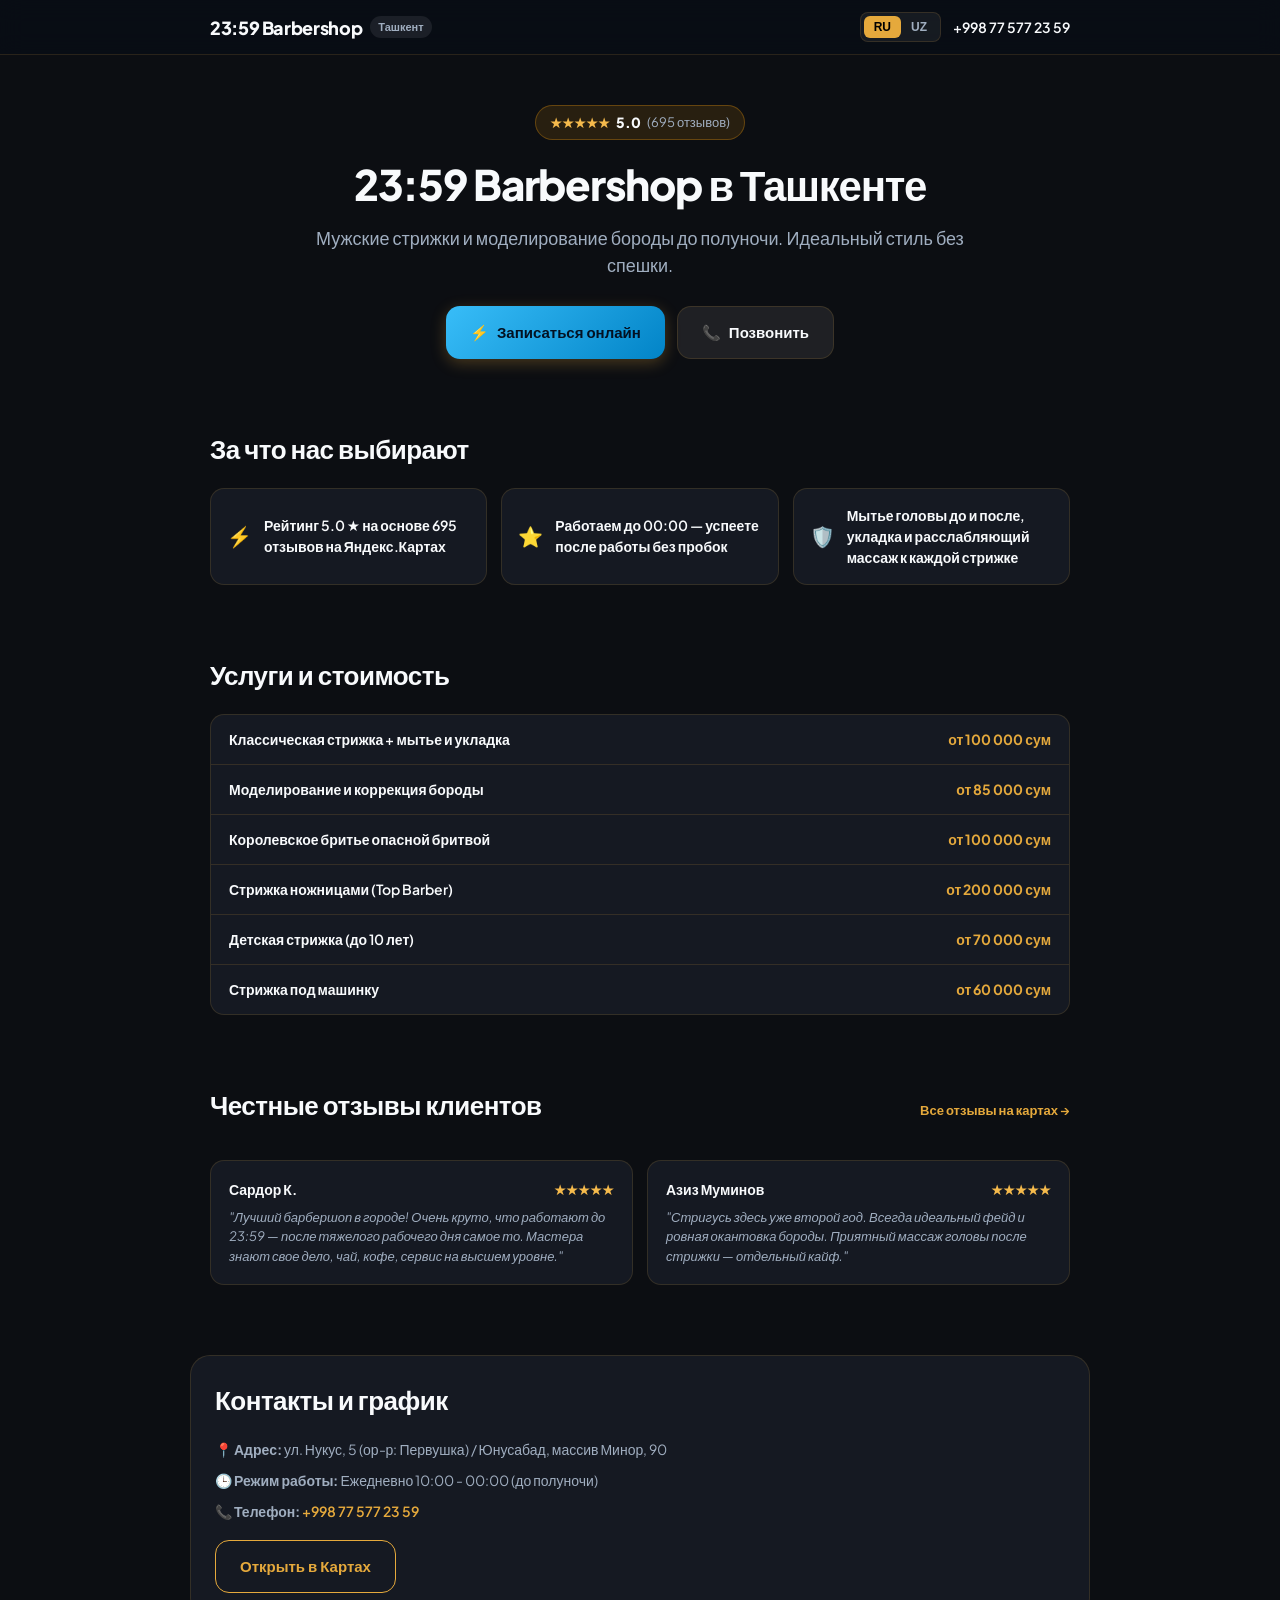
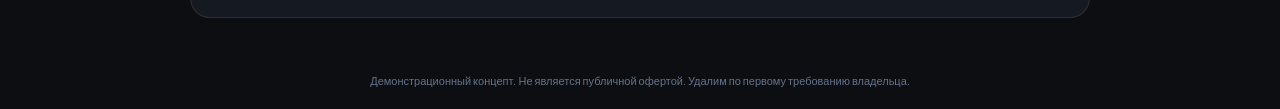
==== 2359-barbershop/index.html @ 98543002 "Deploy demo site for 2359-barbershop" ====
<!DOCTYPE html>
<html lang="ru">
<head>
  <meta charset="UTF-8">
  <meta name="viewport" content="width=device-width, initial-scale=1.0">
  <meta name="robots" content="noindex, nofollow">
  <title>23:59 Barbershop — Ташкент</title>
  <link rel="stylesheet" href="style.css">
  <link rel="preconnect" href="https://fonts.googleapis.com">
  <link rel="preconnect" href="https://fonts.gstatic.com" crossorigin>
  <link href="https://fonts.googleapis.com/css2?family=Plus+Jakarta+Sans:wght@400;500;600;700;800&display=swap" rel="stylesheet">
</head>
<body>
  <!-- Header / Navigation -->
  <header class="site-header">
    <div class="container nav-content">
      <div class="brand">
        <span class="brand-name">23:59 Barbershop</span>
        <span class="city-badge">Ташкент</span>
      </div>
      <div class="header-actions">
        <!-- Language Switcher -->
        <div class="lang-switch">
          <button id="btn-ru" class="lang-btn active" onclick="switchLang('ru')">RU</button>
          <button id="btn-uz" class="lang-btn" onclick="switchLang('uz')">UZ</button>
        </div>
        <a href="tel:+998775772359" class="phone-link">+998 77 577 23 59</a>
      </div>
    </div>
  </header>

  <!-- Hero Section -->
  <section class="hero-section">
    <div class="container hero-container">
      <div class="rating-pill">
        <span class="stars">★★★★★</span>
        <span class="rating-val">5.0</span>
        <span class="reviews-count">(695 <span class="lang-text" data-ru="отзывов" data-uz="ta sharh">отзывов</span>)</span>
      </div>

      <h1 class="hero-title lang-text" data-ru="23:59 Barbershop в Ташкенте" data-uz="23:59 Barbershop — Toshkentda">23:59 Barbershop в Ташкенте</h1>
      <p class="hero-subtitle lang-text" data-ru="Мужские стрижки и моделирование бороды до полуночи. Идеальный стиль без спешки." data-uz="Erkaklar soch turmagi va soqol shakllantirish yarim tungacha. Shoshilmasdan mukammal uslub.">Мужские стрижки и моделирование бороды до полуночи. Идеальный стиль без спешки.</p>

      <div class="hero-cta-group">
        <a href="https://t.me/ServiceBookingDemo_bot" target="_blank" class="btn btn-primary">
          <span class="btn-icon">⚡</span>
          <span class="lang-text" data-ru="Записаться онлайн" data-uz="Onlayn yozilish">Записаться онлайн</span>
        </a>
        <a href="tel:+998775772359" class="btn btn-secondary">
          <span class="btn-icon">📞</span>
          <span class="lang-text" data-ru="Позвонить" data-uz="Qo'ng'iroq qilish">Позвонить</span>
        </a>
      </div>
    </div>
  </section>

  <!-- Trust Points Section -->
  <section class="section trust-section">
    <div class="container">
      <h2 class="section-title lang-text" data-ru="За что нас выбирают" data-uz="Nega bizni tanlashadi">За что нас выбирают</h2>
      <div class="trust-grid">
        
        <div class="trust-item">
          <span class="trust-icon">⚡</span>
          <span class="lang-text" data-ru="Рейтинг 5.0 ★ на основе 695 отзывов на Яндекс.Картах" data-uz="Yandex Xaritalarda 695 ta haqiqiy fikr asosida 5.0 ★ reyting">Рейтинг 5.0 ★ на основе 695 отзывов на Яндекс.Картах</span>
        </div>
        

        <div class="trust-item">
          <span class="trust-icon">⭐</span>
          <span class="lang-text" data-ru="Работаем до 00:00 — успеете после работы без пробок" data-uz="Yarim tungacha (00:00) ochiqmiz — ishdan keyin tirbandliksiz kelish imkoniyati">Работаем до 00:00 — успеете после работы без пробок</span>
        </div>
        

        <div class="trust-item">
          <span class="trust-icon">🛡️</span>
          <span class="lang-text" data-ru="Мытье головы до и после, укладка и расслабляющий массаж к каждой стрижке" data-uz="Har bir soch turmagiga bosh yuvish, turmaklash va yengil massaj qo'shilgan">Мытье головы до и после, укладка и расслабляющий массаж к каждой стрижке</span>
        </div>
        
      </div>
    </div>
  </section>

  <!-- Services & Prices Section -->
  <section class="section services-section">
    <div class="container">
      <h2 class="section-title lang-text" data-ru="Услуги и стоимость" data-uz="Xizmatlar va narxlar">Услуги и стоимость</h2>
      <div class="services-list">
        
        <div class="service-row">
          <span class="service-name lang-text" data-ru="Классическая стрижка + мытье и укладка" data-uz="Klassik soch turmagi + yuvish va turmaklash">Классическая стрижка + мытье и укладка</span>
          <span class="service-price lang-text" data-ru="от 100 000 сум" data-uz="100 000 so'mdan">от 100 000 сум</span>
        </div>
        

        <div class="service-row">
          <span class="service-name lang-text" data-ru="Моделирование и коррекция бороды" data-uz="Soqol shakllantirish va to'g'rilash">Моделирование и коррекция бороды</span>
          <span class="service-price lang-text" data-ru="от 85 000 сум" data-uz="85 000 so'mdan">от 85 000 сум</span>
        </div>
        

        <div class="service-row">
          <span class="service-name lang-text" data-ru="Королевское бритье опасной бритвой" data-uz="Xavfli ustara bilan Qirollik soqol olishi">Королевское бритье опасной бритвой</span>
          <span class="service-price lang-text" data-ru="от 100 000 сум" data-uz="100 000 so'mdan">от 100 000 сум</span>
        </div>
        

        <div class="service-row">
          <span class="service-name lang-text" data-ru="Стрижка ножницами (Top Barber)" data-uz="Qaychida soch olish (Top Barber)">Стрижка ножницами (Top Barber)</span>
          <span class="service-price lang-text" data-ru="от 200 000 сум" data-uz="200 000 so'mdan">от 200 000 сум</span>
        </div>
        

        <div class="service-row">
          <span class="service-name lang-text" data-ru="Детская стрижка (до 10 лет)" data-uz="Bolalar soch turmagi (10 yoshgacha)">Детская стрижка (до 10 лет)</span>
          <span class="service-price lang-text" data-ru="от 70 000 сум" data-uz="70 000 so'mdan">от 70 000 сум</span>
        </div>
        

        <div class="service-row">
          <span class="service-name lang-text" data-ru="Стрижка под машинку" data-uz="Mashinkada soch olish">Стрижка под машинку</span>
          <span class="service-price lang-text" data-ru="от 60 000 сум" data-uz="60 000 so'mdan">от 60 000 сум</span>
        </div>
        
      </div>
    </div>
  </section>

  <!-- Real Reviews Section -->
  <section class="section reviews-section">
    <div class="container">
      <div class="section-header-row">
        <h2 class="section-title lang-text" data-ru="Честные отзывы клиентов" data-uz="Mijozlarimizning samimiy fikrlari">Честные отзывы клиентов</h2>
        <a href="https://yandex.ru/maps/org/23_59_barbershop_barbershop/177949458080/" target="_blank" class="maps-source-link lang-text" data-ru="Все отзывы на картах →" data-uz="Xaritadagi barcha sharhlar →">Все отзывы на картах →</a>
      </div>
      <div class="reviews-grid">
        
        <div class="review-card">
          <div class="review-header">
            <strong>Сардор К.</strong>
            <span class="stars">★★★★★</span>
          </div>
          <div class="review-text lang-text" data-ru="Лучший барбершоп в городе! Очень круто, что работают до 23:59 — после тяжелого рабочего дня самое то. Мастера знают свое дело, чай, кофе, сервис на высшем уровне." data-uz="Shahardagi eng zo'r barbershop! Soat 23:59 gacha ishlashlari judayam qulay — ishdan keyin bemalol borish mumkin. Ustalar professional, choy-kofe, servis oliy darajada.">
            "Лучший барбершоп в городе! Очень круто, что работают до 23:59 — после тяжелого рабочего дня самое то. Мастера знают свое дело, чай, кофе, сервис на высшем уровне."
          </div>
        </div>
        

        <div class="review-card">
          <div class="review-header">
            <strong>Азиз Муминов</strong>
            <span class="stars">★★★★★</span>
          </div>
          <div class="review-text lang-text" data-ru="Стригусь здесь уже второй год. Всегда идеальный фейд и ровная окантовка бороды. Приятный массаж головы после стрижки — отдельный кайф." data-uz="Ikki yildan beri shu yerda soch oldiraman. Fadedan tortib soqol qirg'og'igacha ideal. Sochdan keyingi bosh massaji umuman boshqacha rohat.">
            "Стригусь здесь уже второй год. Всегда идеальный фейд и ровная окантовка бороды. Приятный массаж головы после стрижки — отдельный кайф."
          </div>
        </div>
        
      </div>
    </div>
  </section>

  <!-- Contacts & Map Section -->
  <section class="section contacts-section">
    <div class="container contacts-card">
      <h2 class="section-title lang-text" data-ru="Контакты и график" data-uz="Aloqa va ish tartibi">Контакты и график</h2>
      <div class="contacts-info">
        <p><strong>📍 <span class="lang-text" data-ru="Адрес:" data-uz="Manzil:">Адрес:</span></strong> ул. Нукус, 5 (ор-р: Первушка) / Юнусабад, массив Минор, 90</p>
        <p><strong>🕒 <span class="lang-text" data-ru="Режим работы:" data-uz="Ish vaqti:">Режим работы:</span></strong> <span class="lang-text" data-ru="Ежедневно 10:00 - 00:00 (до полуночи)" data-uz="Har kuni 10:00 - 00:00 (yarim tungacha)">Ежедневно 10:00 - 00:00 (до полуночи)</span></p>
        <p><strong>📞 <span class="lang-text" data-ru="Телефон:" data-uz="Telefon:">Телефон:</span></strong> <a href="tel:+998775772359">+998 77 577 23 59</a></p>
      </div>
      <div class="map-action">
        <a href="https://yandex.ru/maps/org/23_59_barbershop_barbershop/177949458080/" target="_blank" class="btn btn-outline lang-text" data-ru="Открыть в Яндекс / Google Картах" data-uz="Xaritada ochish">Открыть в Картах</a>
      </div>
    </div>
  </section>

  <!-- Sticky Mobile Action Bar -->
  <div class="mobile-sticky-bar">
    <a href="tel:+998775772359" class="sticky-btn sticky-call">
      <span>📞</span> <span class="lang-text" data-ru="Позвонить" data-uz="Qo'ng'iroq">Позвонить</span>
    </a>
    <a href="https://t.me/ServiceBookingDemo_bot" target="_blank" class="sticky-btn sticky-tg">
      <span>⚡</span> <span class="lang-text" data-ru="Запись в Telegram" data-uz="Telegramda yozilish">Запись в Telegram</span>
    </a>
  </div>

  <!-- Safety Demo Disclaimer -->
  <footer class="demo-footer">
    <div class="container">
      <p class="lang-text" data-ru="Демонстрационный концепт. Не является публичной офертой. Удалим по первому требованию владельца." data-uz="Namoyish konsepsiyasi. Ommaviy oferta hisoblanmaydi. Egasi talabiga ko'ra darhol o'chiriladi.">Демонстрационный концепт. Не является публичной офертой. Удалим по первому требованию владельца.</p>
    </div>
  </footer>

  <script src="script.js"></script>
</body>
</html>
---- 2359-barbershop/style.css ----
:root {
  --bg-primary: #0c0e12;
  --bg-surface: #151921;
  --bg-card: rgba(25, 30, 40, 0.75);
  --border-color: rgba(229, 169, 60, 0.15);
  --text-main: #f8fafc;
  --text-muted: #a0aec0;
  --accent-primary: #e5a93c;
  --accent-glow: rgba(229, 169, 60, 0.28);
  --accent-gold: #f5ba4c;
  --radius-sm: 8px;
  --radius-md: 14px;
  --radius-lg: 20px;
}

* {
  box-sizing: border-box;
  margin: 0;
  padding: 0;
  -webkit-tap-highlight-color: transparent;
}

body {
  font-family: 'Plus Jakarta Sans', -apple-system, BlinkMacSystemFont, 'Segoe UI', Roboto, sans-serif;
  background-color: var(--bg-primary);
  color: var(--text-main);
  line-height: 1.5;
  padding-bottom: 75px;
}

.container {
  width: 100%;
  max-width: 900px;
  margin: 0 auto;
  padding: 0 20px;
}

/* Header */
.site-header {
  position: sticky;
  top: 0;
  z-index: 100;
  backdrop-filter: blur(12px);
  background: rgba(9, 13, 22, 0.85);
  border-bottom: 1px solid var(--border-color);
  padding: 12px 0;
}

.nav-content {
  display: flex;
  align-items: center;
  justify-content: space-between;
}

.brand {
  display: flex;
  align-items: center;
  gap: 8px;
}

.brand-name {
  font-weight: 800;
  font-size: 18px;
  letter-spacing: -0.02em;
}

.city-badge {
  background: rgba(255, 255, 255, 0.08);
  color: var(--text-muted);
  font-size: 11px;
  font-weight: 600;
  padding: 3px 8px;
  border-radius: 999px;
}

.header-actions {
  display: flex;
  align-items: center;
  gap: 12px;
}

.phone-link {
  color: var(--text-main);
  text-decoration: none;
  font-weight: 600;
  font-size: 14px;
}

/* Language switch */
.lang-switch {
  display: flex;
  background: rgba(255, 255, 255, 0.06);
  border-radius: 8px;
  padding: 3px;
  border: 1px solid var(--border-color);
}

.lang-btn {
  background: none;
  border: none;
  color: var(--text-muted);
  padding: 4px 10px;
  font-size: 12px;
  font-weight: 700;
  cursor: pointer;
  border-radius: 6px;
  transition: all 0.2s ease;
}

.lang-btn.active {
  background: var(--accent-primary);
  color: #000;
}

/* Hero Section */
.hero-section {
  padding: 50px 0 35px;
  text-align: center;
}

.rating-pill {
  display: inline-flex;
  align-items: center;
  gap: 6px;
  background: rgba(245, 158, 11, 0.12);
  border: 1px solid rgba(245, 158, 11, 0.3);
  padding: 6px 14px;
  border-radius: 999px;
  margin-bottom: 20px;
}

.rating-pill .stars {
  color: var(--accent-gold);
  font-size: 14px;
}

.rating-val {
  font-weight: 800;
  font-size: 14px;
  color: var(--text-main);
}

.reviews-count {
  color: var(--text-muted);
  font-size: 13px;
}

.hero-title {
  font-size: clamp(26px, 5vw, 42px);
  font-weight: 800;
  letter-spacing: -0.03em;
  line-height: 1.15;
  margin-bottom: 16px;
}

.hero-subtitle {
  font-size: clamp(15px, 2.5vw, 18px);
  color: var(--text-muted);
  max-width: 650px;
  margin: 0 auto 28px;
}

.hero-cta-group {
  display: flex;
  justify-content: center;
  gap: 12px;
  flex-wrap: wrap;
}

.btn {
  display: inline-flex;
  align-items: center;
  justify-content: center;
  gap: 8px;
  padding: 14px 24px;
  border-radius: var(--radius-md);
  font-weight: 700;
  font-size: 15px;
  text-decoration: none;
  min-height: 48px;
  cursor: pointer;
  transition: transform 0.15s ease, box-shadow 0.15s ease;
}

.btn:active {
  transform: scale(0.98);
}

.btn-primary {
  background: linear-gradient(135deg, #38bdf8 0%, #0284c7 100%);
  color: #031122;
  box-shadow: 0 4px 15px var(--accent-glow);
}

.btn-secondary {
  background: rgba(255, 255, 255, 0.08);
  color: var(--text-main);
  border: 1px solid var(--border-color);
}

.btn-outline {
  border: 1px solid var(--accent-primary);
  color: var(--accent-primary);
}

/* Sections */
.section {
  padding: 35px 0;
}

.section-title {
  font-size: clamp(20px, 3.5vw, 26px);
  font-weight: 800;
  letter-spacing: -0.02em;
  margin-bottom: 20px;
}

.section-header-row {
  display: flex;
  align-items: baseline;
  justify-content: space-between;
  margin-bottom: 16px;
  flex-wrap: wrap;
  gap: 8px;
}

.maps-source-link {
  color: var(--accent-primary);
  text-decoration: none;
  font-size: 13px;
  font-weight: 600;
}

/* Trust Grid */
.trust-grid {
  display: grid;
  grid-template-columns: repeat(auto-fit, minmax(260px, 1fr));
  gap: 14px;
}

.trust-item {
  background: var(--bg-card);
  border: 1px solid var(--border-color);
  padding: 16px;
  border-radius: var(--radius-md);
  display: flex;
  align-items: center;
  gap: 12px;
  font-size: 14px;
  font-weight: 600;
}

.trust-icon {
  font-size: 20px;
}

/* Services */
.services-list {
  background: var(--bg-card);
  border: 1px solid var(--border-color);
  border-radius: var(--radius-md);
  overflow: hidden;
}

.service-row {
  display: flex;
  justify-content: space-between;
  align-items: center;
  padding: 14px 18px;
  border-bottom: 1px solid var(--border-color);
}

.service-row:last-child {
  border-bottom: none;
}

.service-name {
  font-weight: 600;
  font-size: 14px;
}

.service-price {
  color: var(--accent-primary);
  font-weight: 700;
  font-size: 14px;
}

/* Reviews */
.reviews-grid {
  display: grid;
  grid-template-columns: repeat(auto-fit, minmax(270px, 1fr));
  gap: 14px;
}

.review-card {
  background: var(--bg-card);
  border: 1px solid var(--border-color);
  border-radius: var(--radius-md);
  padding: 18px;
}

.review-header {
  display: flex;
  justify-content: space-between;
  margin-bottom: 8px;
  font-size: 14px;
}

.review-header .stars {
  color: var(--accent-gold);
}

.review-text {
  color: var(--text-muted);
  font-size: 13px;
  line-height: 1.5;
  font-style: italic;
}

/* Contacts */
.contacts-card {
  background: var(--bg-card);
  border: 1px solid var(--border-color);
  border-radius: var(--radius-lg);
  padding: 24px;
}

.contacts-info p {
  margin-bottom: 10px;
  font-size: 14px;
  color: var(--text-muted);
}

.contacts-info a {
  color: var(--accent-primary);
  text-decoration: none;
  font-weight: 600;
}

.map-action {
  margin-top: 18px;
}

/* Mobile Sticky Bar */
.mobile-sticky-bar {
  position: fixed;
  bottom: 0;
  left: 0;
  right: 0;
  background: rgba(9, 13, 22, 0.95);
  backdrop-filter: blur(14px);
  border-top: 1px solid var(--border-color);
  display: flex;
  padding: 10px 14px;
  gap: 10px;
  z-index: 999;
}

.sticky-btn {
  flex: 1;
  display: flex;
  align-items: center;
  justify-content: center;
  gap: 6px;
  padding: 12px 10px;
  border-radius: 12px;
  text-decoration: none;
  font-weight: 700;
  font-size: 14px;
  min-height: 46px;
}

.sticky-call {
  background: rgba(255, 255, 255, 0.1);
  color: #fff;
  border: 1px solid var(--border-color);
}

.sticky-tg {
  background: linear-gradient(135deg, #229ed9 0%, #177ba7 100%);
  color: #fff;
}

/* Footer Disclaimer */
.demo-footer {
  text-align: center;
  padding: 20px 0;
  color: #64748b;
  font-size: 11px;
}

@media (min-width: 768px) {
  .mobile-sticky-bar {
    display: none;
  }
  body {
    padding-bottom: 0;
  }
}
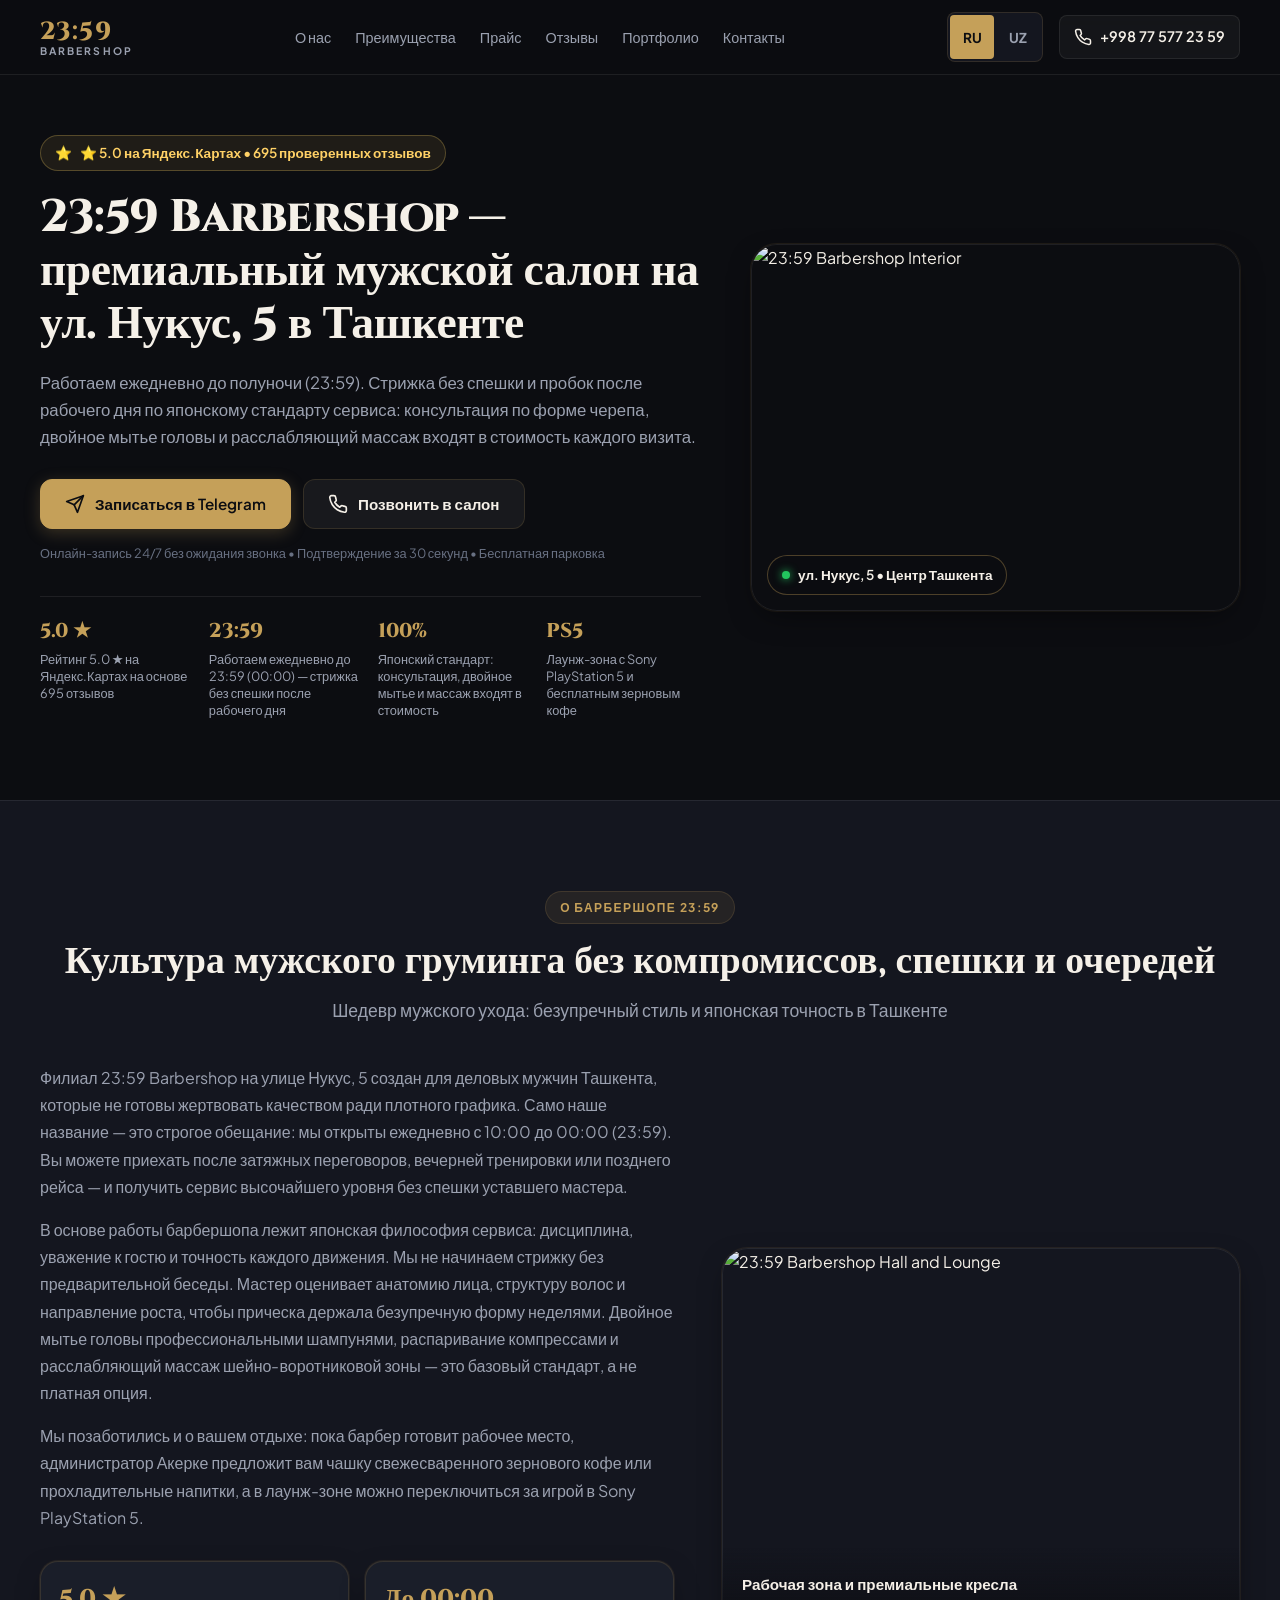
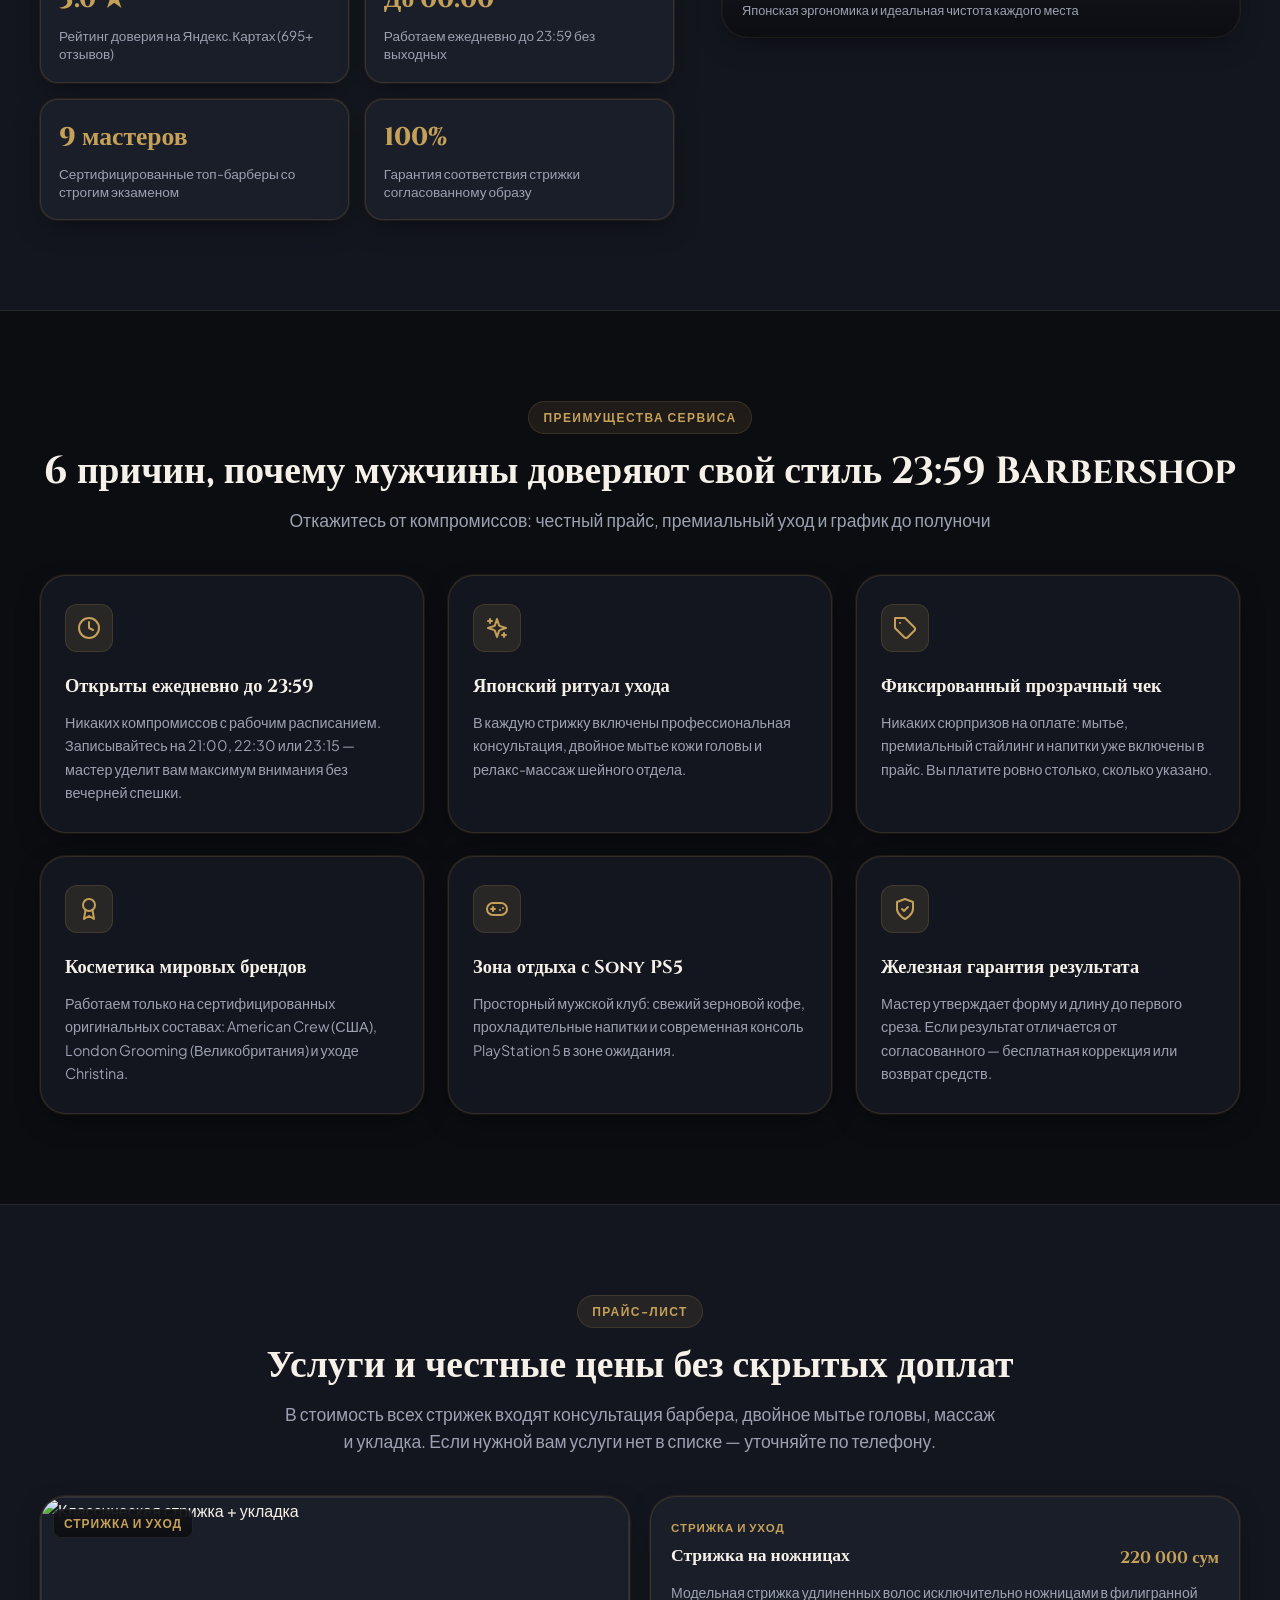
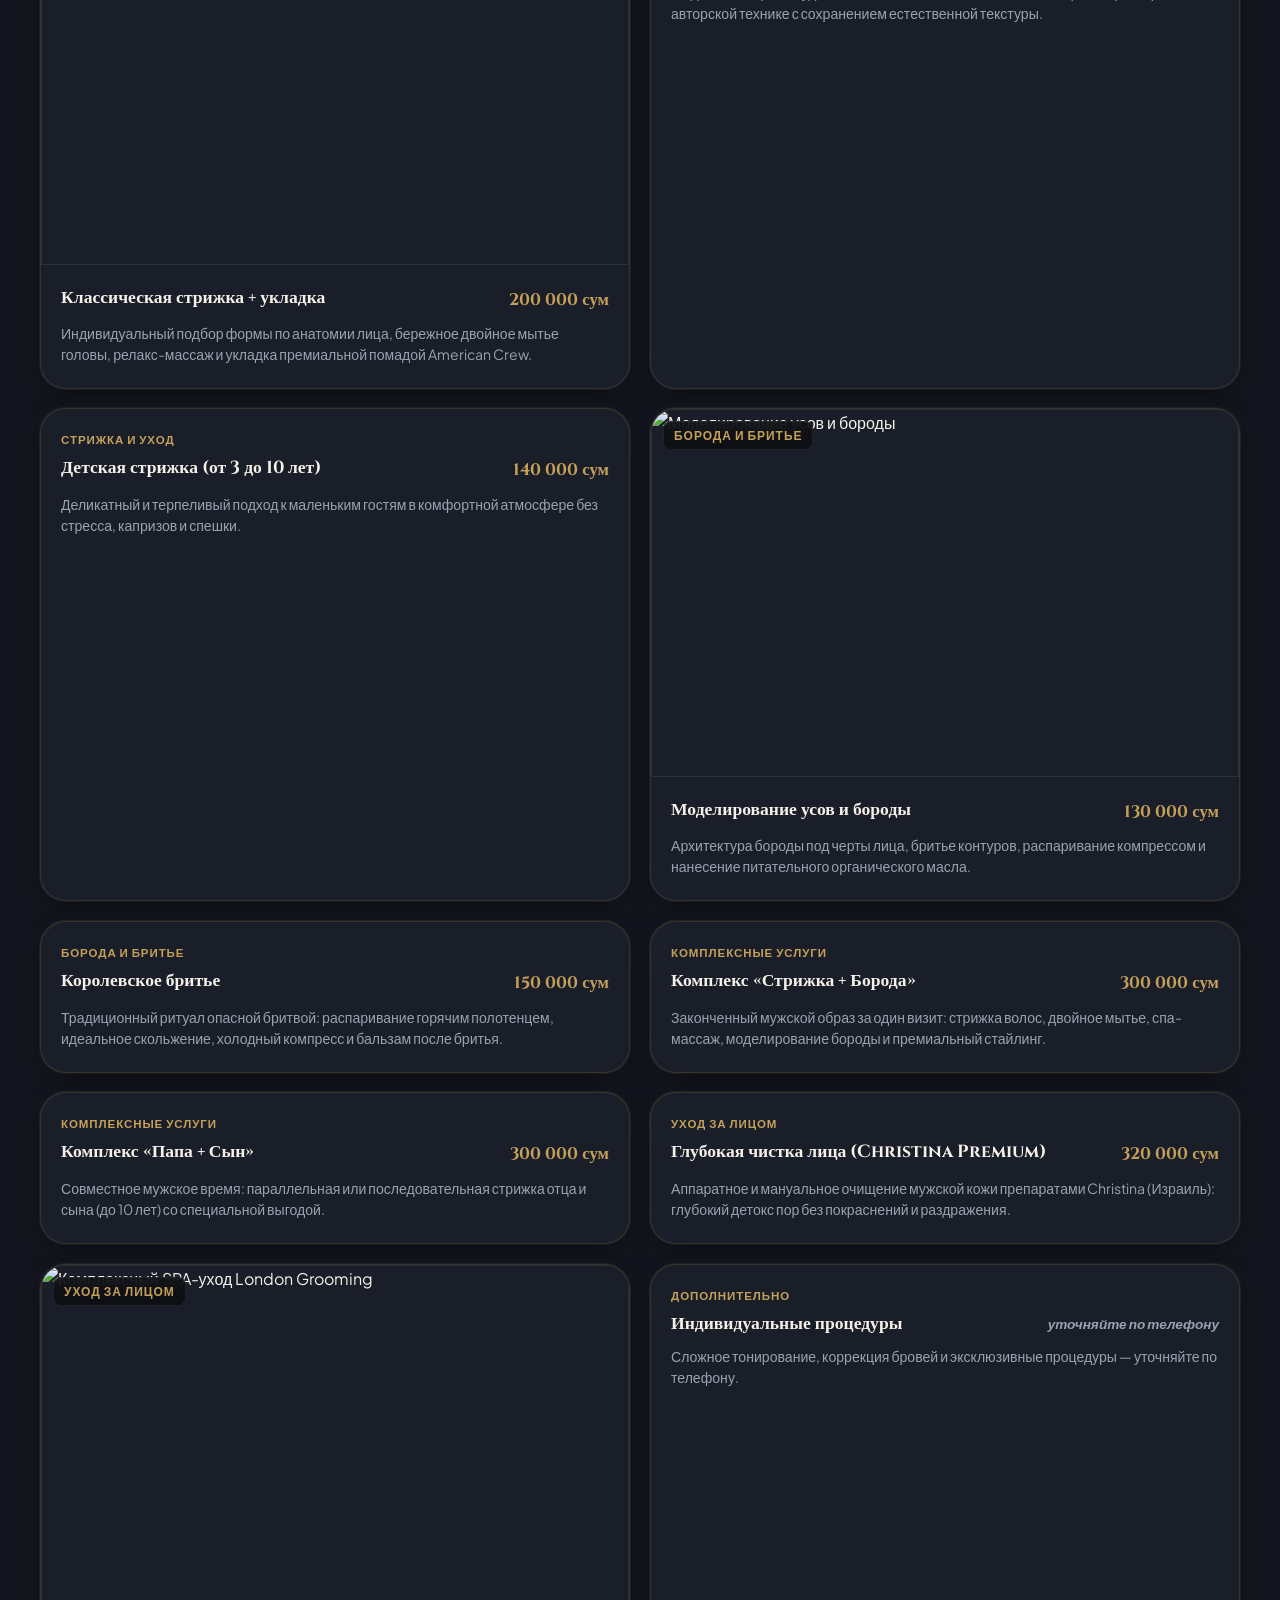
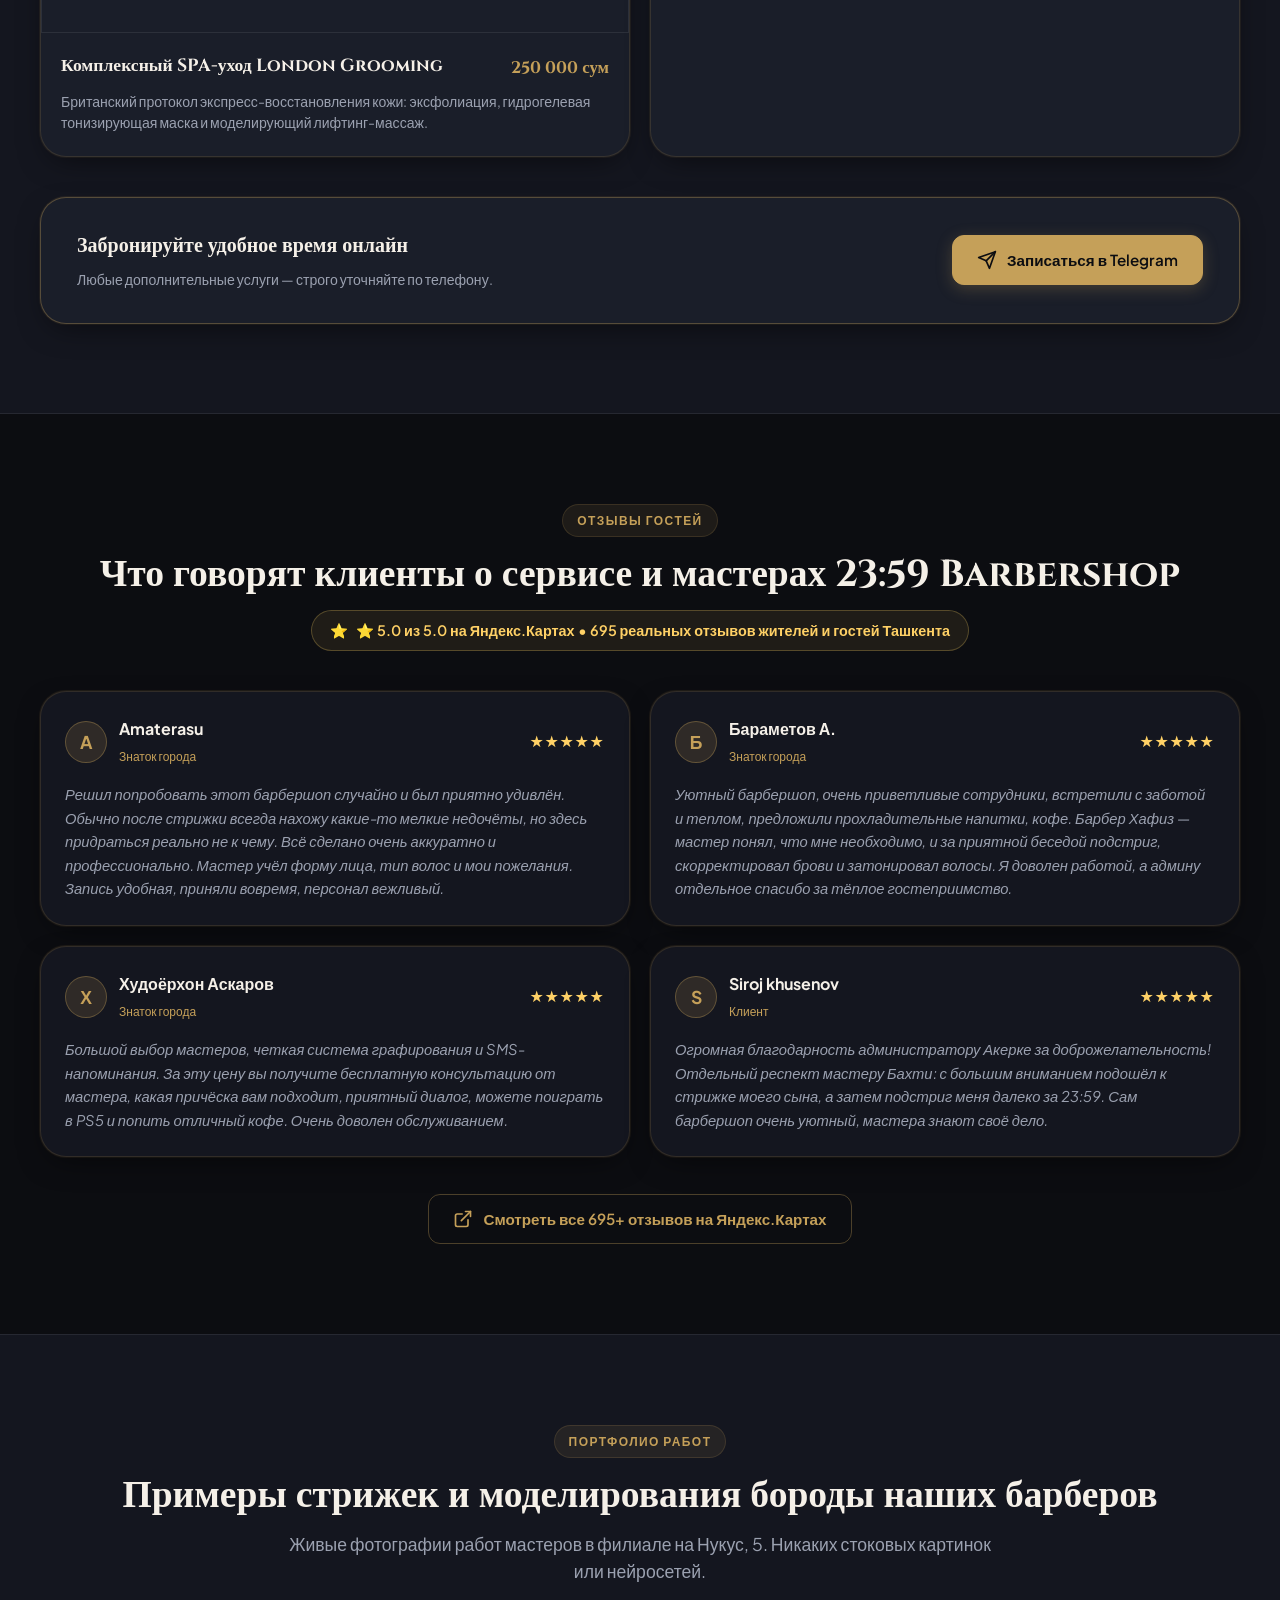
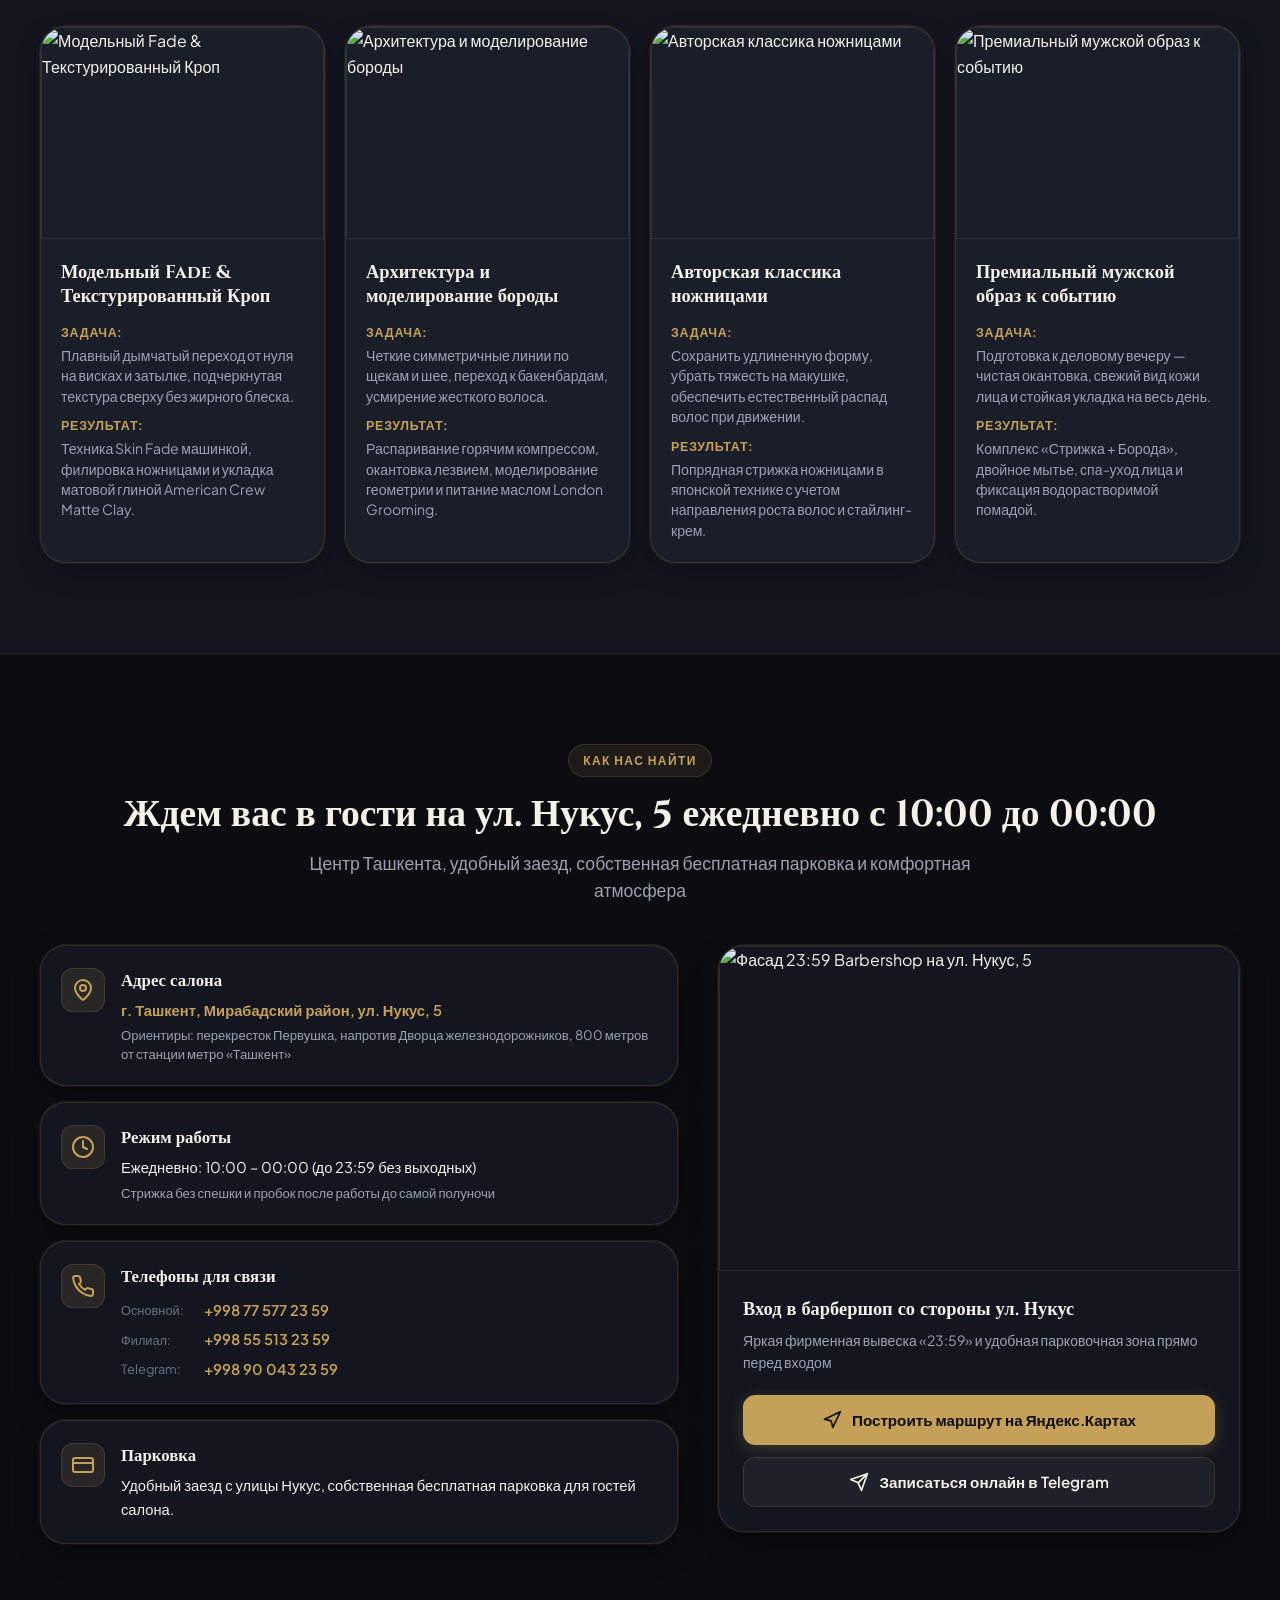
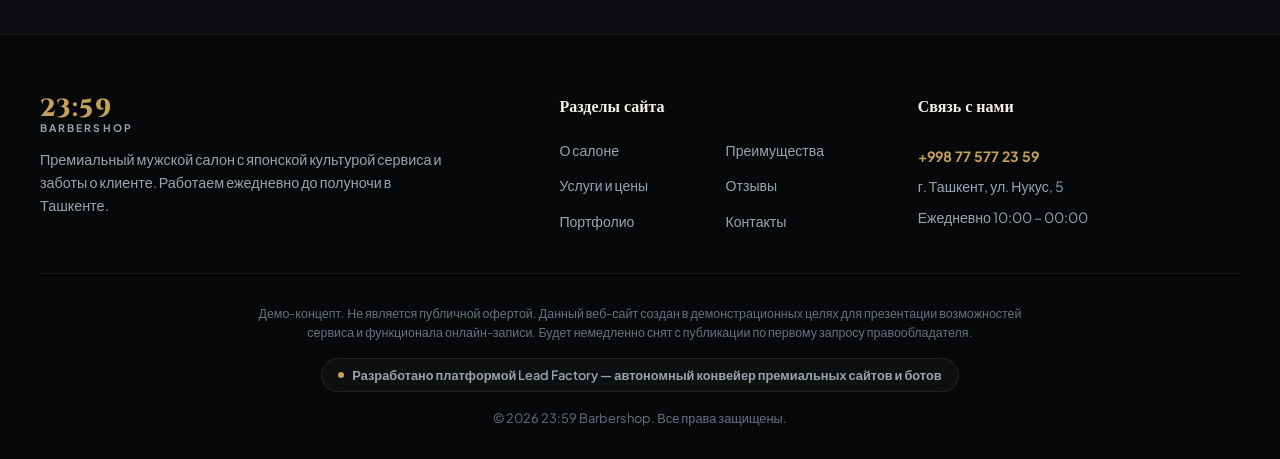
==== commit ecb67bbc: "Deploy demo site for 2359-barbershop" ====
--- a/2359-barbershop/index.html
+++ b/2359-barbershop/index.html
@@ -2,197 +2,786 @@
 <html lang="ru">
 <head>
   <meta charset="UTF-8">
-  <meta name="viewport" content="width=device-width, initial-scale=1.0">
+  <meta name="viewport" content="width=device-width, initial-scale=1.0, viewport-fit=cover">
   <meta name="robots" content="noindex, nofollow">
-  <title>23:59 Barbershop — Ташкент</title>
-  <link rel="stylesheet" href="style.css">
+  <meta name="description" content="23:59 Barbershop — премиальный мужской салон на ул. Нукус, 5 в Ташкенте. Работаем ежедневно до 23:59. Японский стандарт сервиса: консультация, двойное мытье и массаж.">
+  <title>23:59 Barbershop | Премиальный мужской салон в Ташкенте</title>
+
+  <!-- Google Fonts: Cinzel & Plus Jakarta Sans -->
   <link rel="preconnect" href="https://fonts.googleapis.com">
   <link rel="preconnect" href="https://fonts.gstatic.com" crossorigin>
-  <link href="https://fonts.googleapis.com/css2?family=Plus+Jakarta+Sans:wght@400;500;600;700;800&display=swap" rel="stylesheet">
+  <link href="https://fonts.googleapis.com/css2?family=Cinzel:wght@600;700;800&family=Plus+Jakarta+Sans:wght@400;500;600;700&display=swap" rel="stylesheet">
+
+  <link rel="stylesheet" href="style.css">
+  <noscript>
+    <style>
+      .animate-on-scroll { opacity: 1 !important; transform: none !important; }
+    </style>
+  </noscript>
 </head>
 <body>
-  <!-- Header / Navigation -->
-  <header class="site-header">
-    <div class="container nav-content">
-      <div class="brand">
-        <span class="brand-name">23:59 Barbershop</span>
-        <span class="city-badge">Ташкент</span>
-      </div>
+  <!-- Header / Navigation Bar -->
+  <header class="site-header" id="header">
+    <div class="header-container">
+      <a href="#hero" class="brand-logo" aria-label="23:59 Barbershop">
+        <span class="logo-time">23:59</span>
+        <span class="logo-text">BARBERSHOP</span>
+      </a>
+
+      <nav class="nav-menu" aria-label="Основная навигация">
+        <ul class="nav-list">
+          <li><a href="#about" class="nav-link lang-text" data-ru="О нас" data-uz="Biz haqimizda">О нас</a></li>
+          <li><a href="#why-us" class="nav-link lang-text" data-ru="Преимущества" data-uz="Afzalliklar">Преимущества</a></li>
+          <li><a href="#services" class="nav-link lang-text" data-ru="Прайс" data-uz="Narxlar">Прайс</a></li>
+          <li><a href="#reviews" class="nav-link lang-text" data-ru="Отзывы" data-uz="Sharhlar">Отзывы</a></li>
+          <li><a href="#cases" class="nav-link lang-text" data-ru="Портфолио" data-uz="Portfolio">Портфолио</a></li>
+          <li><a href="#contacts" class="nav-link lang-text" data-ru="Контакты" data-uz="Aloqa">Контакты</a></li>
+        </ul>
+      </nav>
+
       <div class="header-actions">
-        <!-- Language Switcher -->
-        <div class="lang-switch">
-          <button id="btn-ru" class="lang-btn active" onclick="switchLang('ru')">RU</button>
-          <button id="btn-uz" class="lang-btn" onclick="switchLang('uz')">UZ</button>
-        </div>
-        <a href="tel:+998775772359" class="phone-link">+998 77 577 23 59</a>
+        <div class="lang-switcher" role="group" aria-label="Выбор языка / Tilni tanlash">
+          <button type="button" id="btn-ru" class="lang-btn active" aria-pressed="true">RU</button>
+          <button type="button" id="btn-uz" class="lang-btn" aria-pressed="false">UZ</button>
+        </div>
+        <a href="tel:+998775772359" class="header-phone" aria-label="Позвонить в 23:59 Barbershop">
+          <svg class="icon-inline" width="18" height="18" viewBox="0 0 24 24" fill="none" stroke="currentColor" stroke-width="2" stroke-linecap="round" stroke-linejoin="round" aria-hidden="true">
+            <path d="M22 16.92v3a2 2 0 0 1-2.18 2 19.79 19.79 0 0 1-8.63-3.07 19.5 19.5 0 0 1-6-6 19.79 19.79 0 0 1-3.07-8.67A2 2 0 0 1 4.11 2h3a2 2 0 0 1 2 1.72 12.84 12.84 0 0 0 .7 2.81 2 2 0 0 1-.45 2.11L8.09 9.91a16 16 0 0 0 6 6l1.27-1.27a2 2 0 0 1 2.11-.45 12.84 12.84 0 0 0 2.81.7A2 2 0 0 1 22 16.92z"/>
+          </svg>
+          <span>+998 77 577 23 59</span>
+        </a>
       </div>
     </div>
   </header>
 
-  <!-- Hero Section -->
-  <section class="hero-section">
-    <div class="container hero-container">
-      <div class="rating-pill">
-        <span class="stars">★★★★★</span>
-        <span class="rating-val">5.0</span>
-        <span class="reviews-count">(695 <span class="lang-text" data-ru="отзывов" data-uz="ta sharh">отзывов</span>)</span>
-      </div>
-
-      <h1 class="hero-title lang-text" data-ru="23:59 Barbershop в Ташкенте" data-uz="23:59 Barbershop — Toshkentda">23:59 Barbershop в Ташкенте</h1>
-      <p class="hero-subtitle lang-text" data-ru="Мужские стрижки и моделирование бороды до полуночи. Идеальный стиль без спешки." data-uz="Erkaklar soch turmagi va soqol shakllantirish yarim tungacha. Shoshilmasdan mukammal uslub.">Мужские стрижки и моделирование бороды до полуночи. Идеальный стиль без спешки.</p>
-
-      <div class="hero-cta-group">
-        <a href="https://t.me/ServiceBookingDemo_bot" target="_blank" class="btn btn-primary">
-          <span class="btn-icon">⚡</span>
-          <span class="lang-text" data-ru="Записаться онлайн" data-uz="Onlayn yozilish">Записаться онлайн</span>
-        </a>
-        <a href="tel:+998775772359" class="btn btn-secondary">
-          <span class="btn-icon">📞</span>
-          <span class="lang-text" data-ru="Позвонить" data-uz="Qo'ng'iroq qilish">Позвонить</span>
-        </a>
-      </div>
-    </div>
-  </section>
-
-  <!-- Trust Points Section -->
-  <section class="section trust-section">
-    <div class="container">
-      <h2 class="section-title lang-text" data-ru="За что нас выбирают" data-uz="Nega bizni tanlashadi">За что нас выбирают</h2>
-      <div class="trust-grid">
-        
-        <div class="trust-item">
-          <span class="trust-icon">⚡</span>
-          <span class="lang-text" data-ru="Рейтинг 5.0 ★ на основе 695 отзывов на Яндекс.Картах" data-uz="Yandex Xaritalarda 695 ta haqiqiy fikr asosida 5.0 ★ reyting">Рейтинг 5.0 ★ на основе 695 отзывов на Яндекс.Картах</span>
-        </div>
-        
-
-        <div class="trust-item">
-          <span class="trust-icon">⭐</span>
-          <span class="lang-text" data-ru="Работаем до 00:00 — успеете после работы без пробок" data-uz="Yarim tungacha (00:00) ochiqmiz — ishdan keyin tirbandliksiz kelish imkoniyati">Работаем до 00:00 — успеете после работы без пробок</span>
-        </div>
-        
-
-        <div class="trust-item">
-          <span class="trust-icon">🛡️</span>
-          <span class="lang-text" data-ru="Мытье головы до и после, укладка и расслабляющий массаж к каждой стрижке" data-uz="Har bir soch turmagiga bosh yuvish, turmaklash va yengil massaj qo'shilgan">Мытье головы до и после, укладка и расслабляющий массаж к каждой стрижке</span>
-        </div>
-        
-      </div>
-    </div>
-  </section>
-
-  <!-- Services & Prices Section -->
-  <section class="section services-section">
-    <div class="container">
-      <h2 class="section-title lang-text" data-ru="Услуги и стоимость" data-uz="Xizmatlar va narxlar">Услуги и стоимость</h2>
-      <div class="services-list">
-        
-        <div class="service-row">
-          <span class="service-name lang-text" data-ru="Классическая стрижка + мытье и укладка" data-uz="Klassik soch turmagi + yuvish va turmaklash">Классическая стрижка + мытье и укладка</span>
-          <span class="service-price lang-text" data-ru="от 100 000 сум" data-uz="100 000 so'mdan">от 100 000 сум</span>
-        </div>
-        
-
-        <div class="service-row">
-          <span class="service-name lang-text" data-ru="Моделирование и коррекция бороды" data-uz="Soqol shakllantirish va to'g'rilash">Моделирование и коррекция бороды</span>
-          <span class="service-price lang-text" data-ru="от 85 000 сум" data-uz="85 000 so'mdan">от 85 000 сум</span>
-        </div>
-        
-
-        <div class="service-row">
-          <span class="service-name lang-text" data-ru="Королевское бритье опасной бритвой" data-uz="Xavfli ustara bilan Qirollik soqol olishi">Королевское бритье опасной бритвой</span>
-          <span class="service-price lang-text" data-ru="от 100 000 сум" data-uz="100 000 so'mdan">от 100 000 сум</span>
-        </div>
-        
-
-        <div class="service-row">
-          <span class="service-name lang-text" data-ru="Стрижка ножницами (Top Barber)" data-uz="Qaychida soch olish (Top Barber)">Стрижка ножницами (Top Barber)</span>
-          <span class="service-price lang-text" data-ru="от 200 000 сум" data-uz="200 000 so'mdan">от 200 000 сум</span>
-        </div>
-        
-
-        <div class="service-row">
-          <span class="service-name lang-text" data-ru="Детская стрижка (до 10 лет)" data-uz="Bolalar soch turmagi (10 yoshgacha)">Детская стрижка (до 10 лет)</span>
-          <span class="service-price lang-text" data-ru="от 70 000 сум" data-uz="70 000 so'mdan">от 70 000 сум</span>
-        </div>
-        
-
-        <div class="service-row">
-          <span class="service-name lang-text" data-ru="Стрижка под машинку" data-uz="Mashinkada soch olish">Стрижка под машинку</span>
-          <span class="service-price lang-text" data-ru="от 60 000 сум" data-uz="60 000 so'mdan">от 60 000 сум</span>
-        </div>
-        
-      </div>
-    </div>
-  </section>
-
-  <!-- Real Reviews Section -->
-  <section class="section reviews-section">
-    <div class="container">
-      <div class="section-header-row">
-        <h2 class="section-title lang-text" data-ru="Честные отзывы клиентов" data-uz="Mijozlarimizning samimiy fikrlari">Честные отзывы клиентов</h2>
-        <a href="https://yandex.ru/maps/org/23_59_barbershop_barbershop/177949458080/" target="_blank" class="maps-source-link lang-text" data-ru="Все отзывы на картах →" data-uz="Xaritadagi barcha sharhlar →">Все отзывы на картах →</a>
-      </div>
-      <div class="reviews-grid">
-        
-        <div class="review-card">
-          <div class="review-header">
-            <strong>Сардор К.</strong>
-            <span class="stars">★★★★★</span>
-          </div>
-          <div class="review-text lang-text" data-ru="Лучший барбершоп в городе! Очень круто, что работают до 23:59 — после тяжелого рабочего дня самое то. Мастера знают свое дело, чай, кофе, сервис на высшем уровне." data-uz="Shahardagi eng zo'r barbershop! Soat 23:59 gacha ishlashlari judayam qulay — ishdan keyin bemalol borish mumkin. Ustalar professional, choy-kofe, servis oliy darajada.">
-            "Лучший барбершоп в городе! Очень круто, что работают до 23:59 — после тяжелого рабочего дня самое то. Мастера знают свое дело, чай, кофе, сервис на высшем уровне."
-          </div>
-        </div>
-        
-
-        <div class="review-card">
-          <div class="review-header">
-            <strong>Азиз Муминов</strong>
-            <span class="stars">★★★★★</span>
-          </div>
-          <div class="review-text lang-text" data-ru="Стригусь здесь уже второй год. Всегда идеальный фейд и ровная окантовка бороды. Приятный массаж головы после стрижки — отдельный кайф." data-uz="Ikki yildan beri shu yerda soch oldiraman. Fadedan tortib soqol qirg'og'igacha ideal. Sochdan keyingi bosh massaji umuman boshqacha rohat.">
-            "Стригусь здесь уже второй год. Всегда идеальный фейд и ровная окантовка бороды. Приятный массаж головы после стрижки — отдельный кайф."
-          </div>
-        </div>
-        
-      </div>
-    </div>
-  </section>
-
-  <!-- Contacts & Map Section -->
-  <section class="section contacts-section">
-    <div class="container contacts-card">
-      <h2 class="section-title lang-text" data-ru="Контакты и график" data-uz="Aloqa va ish tartibi">Контакты и график</h2>
-      <div class="contacts-info">
-        <p><strong>📍 <span class="lang-text" data-ru="Адрес:" data-uz="Manzil:">Адрес:</span></strong> ул. Нукус, 5 (ор-р: Первушка) / Юнусабад, массив Минор, 90</p>
-        <p><strong>🕒 <span class="lang-text" data-ru="Режим работы:" data-uz="Ish vaqti:">Режим работы:</span></strong> <span class="lang-text" data-ru="Ежедневно 10:00 - 00:00 (до полуночи)" data-uz="Har kuni 10:00 - 00:00 (yarim tungacha)">Ежедневно 10:00 - 00:00 (до полуночи)</span></p>
-        <p><strong>📞 <span class="lang-text" data-ru="Телефон:" data-uz="Telefon:">Телефон:</span></strong> <a href="tel:+998775772359">+998 77 577 23 59</a></p>
-      </div>
-      <div class="map-action">
-        <a href="https://yandex.ru/maps/org/23_59_barbershop_barbershop/177949458080/" target="_blank" class="btn btn-outline lang-text" data-ru="Открыть в Яндекс / Google Картах" data-uz="Xaritada ochish">Открыть в Картах</a>
-      </div>
-    </div>
-  </section>
-
-  <!-- Sticky Mobile Action Bar -->
-  <div class="mobile-sticky-bar">
-    <a href="tel:+998775772359" class="sticky-btn sticky-call">
-      <span>📞</span> <span class="lang-text" data-ru="Позвонить" data-uz="Qo'ng'iroq">Позвонить</span>
-    </a>
-    <a href="https://t.me/ServiceBookingDemo_bot" target="_blank" class="sticky-btn sticky-tg">
-      <span>⚡</span> <span class="lang-text" data-ru="Запись в Telegram" data-uz="Telegramda yozilish">Запись в Telegram</span>
-    </a>
-  </div>
-
-  <!-- Safety Demo Disclaimer -->
-  <footer class="demo-footer">
-    <div class="container">
-      <p class="lang-text" data-ru="Демонстрационный концепт. Не является публичной офертой. Удалим по первому требованию владельца." data-uz="Namoyish konsepsiyasi. Ommaviy oferta hisoblanmaydi. Egasi talabiga ko'ra darhol o'chiriladi.">Демонстрационный концепт. Не является публичной офертой. Удалим по первому требованию владельца.</p>
+  <main>
+    <!-- 1. Hero Section -->
+    <section class="section-hero" id="hero">
+      <div class="container hero-container">
+        <div class="hero-content animate-on-scroll">
+          <div class="badge-rating">
+            <span class="star-icon" aria-hidden="true">⭐</span>
+            <span class="lang-text" data-ru="⭐ 5.0 на Яндекс.Картах • 695 проверенных отзывов" data-uz="Yandex Xaritalarda 5.0 ★ (695 ta sharh)">⭐ 5.0 на Яндекс.Картах • 695 проверенных отзывов</span>
+          </div>
+
+          <h1 class="hero-title lang-text" data-ru="23:59 Barbershop — премиальный мужской салон на ул. Нукус, 5 в Ташкенте" data-uz="Toshkent markazida yarim tungacha ochiq premium barbershop">23:59 Barbershop — премиальный мужской салон на ул. Нукус, 5 в Ташкенте</h1>
+
+          <p class="hero-subtitle lang-text" data-ru="Работаем ежедневно до полуночи (23:59). Стрижка без спешки и пробок после рабочего дня по японскому стандарту сервиса: консультация по форме черепа, двойное мытье головы и расслабляющий массаж входят в стоимость каждого визита." data-uz="Tirbandlikda vaqt yo'qotmang va ishdan keyin shoshilmang. 23:59 gacha qulay muhitda yaponcha xizmat standarti: har bir soch turmagida ikki bosqichli bosh yuvish va yengil massaj.">Работаем ежедневно до полуночи (23:59). Стрижка без спешки и пробок после рабочего дня по японскому стандарту сервиса: консультация по форме черепа, двойное мытье головы и расслабляющий массаж входят в стоимость каждого визита.</p>
+
+          <div class="hero-cta-group">
+            <a href="https://t.me/ServiceBookingDemo_bot" target="_blank" rel="noopener noreferrer" class="btn btn-primary btn-cta">
+              <svg class="btn-icon" width="20" height="20" viewBox="0 0 24 24" fill="none" stroke="currentColor" stroke-width="2" stroke-linecap="round" stroke-linejoin="round" aria-hidden="true">
+                <path d="m22 2-7 20-4-9-9-4Z"/>
+                <path d="M22 2 11 13"/>
+              </svg>
+              <span class="lang-text" data-ru="Записаться в Telegram" data-uz="Telegram orqali yozilish">Записаться в Telegram</span>
+            </a>
+
+            <a href="tel:+998775772359" class="btn btn-secondary btn-cta">
+              <svg class="btn-icon" width="20" height="20" viewBox="0 0 24 24" fill="none" stroke="currentColor" stroke-width="2" stroke-linecap="round" stroke-linejoin="round" aria-hidden="true">
+                <path d="M22 16.92v3a2 2 0 0 1-2.18 2 19.79 19.79 0 0 1-8.63-3.07 19.5 19.5 0 0 1-6-6 19.79 19.79 0 0 1-3.07-8.67A2 2 0 0 1 4.11 2h3a2 2 0 0 1 2 1.72 12.84 12.84 0 0 0 .7 2.81 2 2 0 0 1-.45 2.11L8.09 9.91a16 16 0 0 0 6 6l1.27-1.27a2 2 0 0 1 2.11-.45 12.84 12.84 0 0 0 2.81.7A2 2 0 0 1 22 16.92z"/>
+              </svg>
+              <span class="lang-text" data-ru="Позвонить в салон" data-uz="Qo'ng'iroq qilish">Позвонить в салон</span>
+            </a>
+          </div>
+
+          <p class="hero-microcopy lang-text" data-ru="Онлайн-запись 24/7 без ожидания звонка • Подтверждение за 30 секунд • Бесплатная парковка" data-uz="24/7 onlayn yozilish • 30 soniyada tasdiqlash • Bepul avtoturargoh">Онлайн-запись 24/7 без ожидания звонка • Подтверждение за 30 секунд • Бесплатная парковка</p>
+
+          <div class="hero-highlights">
+            <div class="highlight-item">
+              <span class="highlight-num">5.0 ★</span>
+              <span class="highlight-desc lang-text" data-ru="Рейтинг 5.0 ★ на Яндекс.Картах на основе 695 отзывов" data-uz="Yandex Xaritalarda 695 ta sharh asosida mukammal 5.0 ★ reyting">Рейтинг 5.0 ★ на Яндекс.Картах на основе 695 отзывов</span>
+            </div>
+            <div class="highlight-item">
+              <span class="highlight-num">23:59</span>
+              <span class="highlight-desc lang-text" data-ru="Работаем ежедневно до 23:59 (00:00) — стрижка без спешки после рабочего дня" data-uz="Har kuni soat 23:59 (00:00) gacha ochiq — ishdan keyin shoshmasdan tashrif buyuring">Работаем ежедневно до 23:59 (00:00) — стрижка без спешки после рабочего дня</span>
+            </div>
+            <div class="highlight-item">
+              <span class="highlight-num">100%</span>
+              <span class="highlight-desc lang-text" data-ru="Японский стандарт: консультация, двойное мытье и массаж входят в стоимость" data-uz="Yapon standarti: individual maslahat, ikki bosqichli bosh yuvish va massaj narxga kiritilgan">Японский стандарт: консультация, двойное мытье и массаж входят в стоимость</span>
+            </div>
+            <div class="highlight-item">
+              <span class="highlight-num">PS5</span>
+              <span class="highlight-desc lang-text" data-ru="Лаунж-зона с Sony PlayStation 5 и бесплатным зерновым кофе" data-uz="Sony PlayStation 5 va bepul yangi donador qahva">Лаунж-зона с Sony PlayStation 5 и бесплатным зерновым кофе</span>
+            </div>
+          </div>
+        </div>
+
+        <div class="hero-visual animate-on-scroll">
+          <div class="hero-image-wrapper">
+            <img src="https://avatars.mds.yandex.net/get-altay/18140291/2a0000019c4c0038304ca7cc67dcd5888acf/XXL_height" alt="23:59 Barbershop Interior" class="hero-img" loading="eager" width="800" height="600">
+            <div class="hero-image-overlay">
+              <div class="hero-floating-badge">
+                <span class="badge-dot"></span>
+                <span class="lang-text" data-ru="ул. Нукус, 5 • Центр Ташкента" data-uz="Nukus ko'chasi, 5 • Toshkent markazi">ул. Нукус, 5 • Центр Ташкента</span>
+              </div>
+            </div>
+          </div>
+        </div>
+      </div>
+    </section>
+
+    <!-- 2. About Us Section -->
+    <section class="section-about" id="about">
+      <div class="container">
+        <div class="section-header text-center animate-on-scroll">
+          <span class="section-badge lang-text" data-ru="О БАРБЕРШОПЕ 23:59" data-uz="23:59 BARBERSHOP HAQIDA">О БАРБЕРШОПЕ 23:59</span>
+          <h2 class="section-title lang-text" data-ru="Культура мужского груминга без компромиссов, спешки и очередей" data-uz="Biz haqimizda: 23:59 Barbershop qanday yaratildi?">Культура мужского груминга без компромиссов, спешки и очередей</h2>
+          <p class="section-subtitle lang-text" data-ru="Шедевр мужского ухода: безупречный стиль и японская точность в Ташкенте" data-uz="Shunchaki sartaroshxona emas — erkaklar o'zini erkin his qiladigan va sifatli hordiq chiqaradigan maskan">Шедевр мужского ухода: безупречный стиль и японская точность в Ташкенте</p>
+        </div>
+
+        <div class="about-grid">
+          <div class="about-story animate-on-scroll">
+            <div class="story-paragraphs">
+              <p class="lang-text" data-ru="Филиал 23:59 Barbershop на улице Нукус, 5 создан для деловых мужчин Ташкента, которые не готовы жертвовать качеством ради плотного графика. Само наше название — это строгое обещание: мы открыты ежедневно с 10:00 до 00:00 (23:59). Вы можете приехать после затяжных переговоров, вечерней тренировки или позднего рейса — и получить сервис высочайшего уровня без спешки уставшего мастера." data-uz="Ko'pchilik erkaklar kechki payt ishdan charchab chiqqanda sartaroshxonalar allaqachon yopiq bo'ladi yoki ustalar shoshib xizmat ko'rsatadi. 23:59 Barbershop aynan shu muammoga yechim sifatida Mirobod tumanida, Nukus ko'chasida tashkil etilgan.">Филиал 23:59 Barbershop на улице Нукус, 5 создан для деловых мужчин Ташкента, которые не готовы жертвовать качеством ради плотного графика. Само наше название — это строгое обещание: мы открыты ежедневно с 10:00 до 00:00 (23:59). Вы можете приехать после затяжных переговоров, вечерней тренировки или позднего рейса — и получить сервис высочайшего уровня без спешки уставшего мастера.</p>
+              <p class="lang-text" data-ru="В основе работы барбершопа лежит японская философия сервиса: дисциплина, уважение к гостю и точность каждого движения. Мы не начинаем стрижку без предварительной беседы. Мастер оценивает анатомию лица, структуру волос и направление роста, чтобы прическа держала безупречную форму неделями. Двойное мытье головы профессиональными шампунями, распаривание компрессами и расслабляющий массаж шейно-воротниковой зоны — это базовый стандарт, а не платная опция." data-uz="Bizda hech qanday shoshilish yo'q: har bir mehmon uchun yetarli vaqt va alohida e'tibor ajratiladi. Biz Yaponiyaning yuqori xizmat ko'rsatish standartini joriy qildik — har bir soch turmagi bosh terisini tozalovchi ikki bosqichli yuvish va bo'yin-yelka mushaklarini bo'shashtiruvchi massaj bilan yakunlanadi.">В основе работы барбершопа лежит японская философия сервиса: дисциплина, уважение к гостю и точность каждого движения. Мы не начинаем стрижку без предварительной беседы. Мастер оценивает анатомию лица, структуру волос и направление роста, чтобы прическа держала безупречную форму неделями. Двойное мытье головы профессиональными шампунями, распаривание компрессами и расслабляющий массаж шейно-воротниковой зоны — это базовый стандарт, а не платная опция.</p>
+              <p class="lang-text" data-ru="Мы позаботились и о вашем отдыхе: пока барбер готовит рабочее место, администратор Акерке предложит вам чашку свежесваренного зернового кофе или прохладительные напитки, а в лаунж-зоне можно переключиться за игрой в Sony PlayStation 5." data-uz="Kutish vaqtida PlayStation 5 o'ynashingiz yoki yangi maydalangan xushbo'y donador qahva bilan dam olishingiz mumkin. Katta administratorimiz Akerke va 9 nafar tajribali ustalarimiz sizni har kuni soat 23:59 gacha samimiyat bilan kutib oladi.">Мы позаботились и о вашем отдыхе: пока барбер готовит рабочее место, администратор Акерке предложит вам чашку свежесваренного зернового кофе или прохладительные напитки, а в лаунж-зоне можно переключиться за игрой в Sony PlayStation 5.</p>
+            </div>
+
+            <div class="stats-grid">
+              <div class="stat-card">
+                <div class="stat-value">5.0 ★</div>
+                <div class="stat-label lang-text" data-ru="Рейтинг доверия на Яндекс.Картах (695+ отзывов)" data-uz="Yandex Xaritalarda 695+ ta haqiqiy mijozlar sharhi">Рейтинг доверия на Яндекс.Картах (695+ отзывов)</div>
+              </div>
+              <div class="stat-card">
+                <div class="stat-value lang-text" data-ru="До 00:00" data-uz="00:00 gacha">До 00:00</div>
+                <div class="stat-label lang-text" data-ru="Работаем ежедневно до 23:59 без выходных" data-uz="Har kuni yarim tungacha qat'iy ish jadvali">Работаем ежедневно до 23:59 без выходных</div>
+              </div>
+              <div class="stat-card">
+                <div class="stat-value lang-text" data-ru="9 мастеров" data-uz="9 ta usta">9 мастеров</div>
+                <div class="stat-label lang-text" data-ru="Сертифицированные топ-барберы со строгим экзаменом" data-uz="Barcha uslubdagi feyd va qaychi turmaklarini biluvchi saralangan ustalar">Сертифицированные топ-барберы со строгим экзаменом</div>
+              </div>
+              <div class="stat-card">
+                <div class="stat-value">100%</div>
+                <div class="stat-label lang-text" data-ru="Гарантия соответствия стрижки согласованному образу" data-uz="Har bir soch turmagida yaponcha bosh yuvish va yelka massaji">Гарантия соответствия стрижки согласованному образу</div>
+              </div>
+            </div>
+          </div>
+
+          <div class="about-visual animate-on-scroll">
+            <div class="about-image-card">
+              <img src="https://avatars.mds.yandex.net/get-altay/17754824/2a0000019c4bf8dbe44ac6347c8cb9d89140/XL" alt="23:59 Barbershop Hall and Lounge" class="about-img" loading="lazy" width="700" height="500">
+              <div class="about-caption">
+                <span class="caption-title lang-text" data-ru="Рабочая зона и премиальные кресла" data-uz="Ishchi zona va qulay kreslolar">Рабочая зона и премиальные кресла</span>
+                <span class="caption-sub lang-text" data-ru="Японская эргономика и идеальная чистота каждого места" data-uz="Yapon ergonomikasi va har bir o'rindiqning tozaligi">Японская эргономика и идеальная чистота каждого места</span>
+              </div>
+            </div>
+          </div>
+        </div>
+      </div>
+    </section>
+
+    <!-- 3. Why Us Section -->
+    <section class="section-why-us" id="why-us">
+      <div class="container">
+        <div class="section-header text-center animate-on-scroll">
+          <span class="section-badge lang-text" data-ru="ПРЕИМУЩЕСТВА СЕРВИСА" data-uz="XIZMAT AFZALLIKLARI">ПРЕИМУЩЕСТВА СЕРВИСА</span>
+          <h2 class="section-title lang-text" data-ru="6 причин, почему мужчины доверяют свой стиль 23:59 Barbershop" data-uz="Nega aynan 23:59 Barbershopni tanlashadi?">6 причин, почему мужчины доверяют свой стиль 23:59 Barbershop</h2>
+          <p class="section-subtitle lang-text" data-ru="Откажитесь от компромиссов: честный прайс, премиальный уход и график до полуночи" data-uz="Ortiqcha balandparvoz so'zlarsiz — faqat sizga taqdim etiladigan aniq qulayliklar">Откажитесь от компромиссов: честный прайс, премиальный уход и график до полуночи</p>
+        </div>
+
+        <div class="benefits-grid">
+          <!-- Card 1: Clock -->
+          <div class="benefit-card animate-on-scroll">
+            <div class="benefit-icon-wrapper" aria-hidden="true">
+              <svg width="24" height="24" viewBox="0 0 24 24" fill="none" stroke="currentColor" stroke-width="2" stroke-linecap="round" stroke-linejoin="round">
+                <circle cx="12" cy="12" r="10"/>
+                <polyline points="12 6 12 12 16 14"/>
+              </svg>
+            </div>
+            <h3 class="benefit-title lang-text" data-ru="Открыты ежедневно до 23:59" data-uz="Yarim tungacha qulay vaqt (23:59 gacha ochiq)">Открыты ежедневно до 23:59</h3>
+            <p class="benefit-desc lang-text" data-ru="Никаких компромиссов с рабочим расписанием. Записывайтесь на 21:00, 22:30 или 23:15 — мастер уделит вам максимум внимания без вечерней спешки." data-uz="Kunduzgi tirbandliklardan qochib, kechki osoyishta vaqtda soch oldiring. Ish kuningiz qachon tugashidan qat'i nazar, biz ochiqmiz.">Никаких компромиссов с рабочим расписанием. Записывайтесь на 21:00, 22:30 или 23:15 — мастер уделит вам максимум внимания без вечерней спешки.</p>
+          </div>
+
+          <!-- Card 2: Sparkles -->
+          <div class="benefit-card animate-on-scroll">
+            <div class="benefit-icon-wrapper" aria-hidden="true">
+              <svg width="24" height="24" viewBox="0 0 24 24" fill="none" stroke="currentColor" stroke-width="2" stroke-linecap="round" stroke-linejoin="round">
+                <path d="m12 3-1.912 5.813a2 2 0 0 1-1.275 1.275L3 12l5.813 1.912a2 2 0 0 1 1.275 1.275L12 21l1.912-5.813a2 2 0 0 1 1.275-1.275L21 12l-5.813-1.912a2 2 0 0 1-1.275-1.275L12 3Z"/>
+                <path d="M5 3v4"/>
+                <path d="M19 17v4"/>
+                <path d="M3 5h4"/>
+                <path d="M17 19h4"/>
+              </svg>
+            </div>
+            <h3 class="benefit-title lang-text" data-ru="Японский ритуал ухода" data-uz="Yapon xizmat standarti (Bepul massaj va yuvish)">Японский ритуал ухода</h3>
+            <p class="benefit-desc lang-text" data-ru="В каждую стрижку включены профессиональная консультация, двойное мытье кожи головы и релакс-массаж шейного отдела." data-uz="Har bir xizmatga individual konsultatsiya, ikki bosqichli tozalovchi bosh yuvish va yelka-bo'yin massaji kiritilgan.">В каждую стрижку включены профессиональная консультация, двойное мытье кожи головы и релакс-массаж шейного отдела.</p>
+          </div>
+
+          <!-- Card 3: Transparent Pricing / Scissors -->
+          <div class="benefit-card animate-on-scroll">
+            <div class="benefit-icon-wrapper" aria-hidden="true">
+              <svg width="24" height="24" viewBox="0 0 24 24" fill="none" stroke="currentColor" stroke-width="2" stroke-linecap="round" stroke-linejoin="round">
+                <path d="M12 2H2v10l9.29 9.29c.94.94 2.48.94 3.42 0l6.58-6.58c.94-.94.94-2.48 0-3.42L12 2Z"/>
+                <path d="M7 7h.01"/>
+              </svg>
+            </div>
+            <h3 class="benefit-title lang-text" data-ru="Фиксированный прозрачный чек" data-uz="Shaffof narxlar va daqiqali aniqlik">Фиксированный прозрачный чек</h3>
+            <p class="benefit-desc lang-text" data-ru="Никаких сюрпризов на оплате: мытье, премиальный стайлинг и напитки уже включены в прайс. Вы платите ровно столько, сколько указано." data-uz="Kutilmagan to'lovlar yo'q. Qulay SMS va Telegram orqali eslatish tizimi ishlaydi, navbat kutib vaqtingiz ketmaydi.">Никаких сюрпризов на оплате: мытье, премиальный стайлинг и напитки уже включены в прайс. Вы платите ровно столько, сколько указано.</p>
+          </div>
+
+          <!-- Card 4: Award / Cosmetics -->
+          <div class="benefit-card animate-on-scroll">
+            <div class="benefit-icon-wrapper" aria-hidden="true">
+              <svg width="24" height="24" viewBox="0 0 24 24" fill="none" stroke="currentColor" stroke-width="2" stroke-linecap="round" stroke-linejoin="round">
+                <circle cx="12" cy="8" r="6"/>
+                <path d="M15.477 12.89 17 22l-5-3-5 3 1.523-9.11"/>
+              </svg>
+            </div>
+            <h3 class="benefit-title lang-text" data-ru="Косметика мировых брендов" data-uz="Premium kosmetika va xavfsiz gigiyena">Косметика мировых брендов</h3>
+            <p class="benefit-desc lang-text" data-ru="Работаем только на сертифицированных оригинальных составах: American Crew (США), London Grooming (Великобритания) и уходе Christina." data-uz="American Crew, London Grooming va Christina vositalari. Barcha asboblar tibbiy darajada 3 bosqichli sterilizatsiyadan o'tadi.">Работаем только на сертифицированных оригинальных составах: American Crew (США), London Grooming (Великобритания) и уходе Christina.</p>
+          </div>
+
+          <!-- Card 5: Gamepad / Lounge -->
+          <div class="benefit-card animate-on-scroll">
+            <div class="benefit-icon-wrapper" aria-hidden="true">
+              <svg width="24" height="24" viewBox="0 0 24 24" fill="none" stroke="currentColor" stroke-width="2" stroke-linecap="round" stroke-linejoin="round">
+                <line x1="6" y1="12" x2="10" y2="12"/>
+                <line x1="8" y1="10" x2="8" y2="14"/>
+                <line x1="15" y1="13" x2="15.01" y2="13"/>
+                <line x1="18" y1="11" x2="18.01" y2="11"/>
+                <rect x="2" y="6" width="20" height="12" rx="6"/>
+              </svg>
+            </div>
+            <h3 class="benefit-title lang-text" data-ru="Зона отдыха с Sony PS5" data-uz="Keng lounge-zona: PS5 va premium qahva">Зона отдыха с Sony PS5</h3>
+            <p class="benefit-desc lang-text" data-ru="Просторный мужской клуб: свежий зерновой кофе, прохладительные напитки и современная консоль PlayStation 5 в зоне ожидания." data-uz="Keng qulay divanlar, Sony PlayStation 5 hamda bepul yangi donador qahva va salqin ichimliklar doim tayyor.">Просторный мужской клуб: свежий зерновой кофе, прохладительные напитки и современная консоль PlayStation 5 в зоне ожидания.</p>
+          </div>
+
+          <!-- Card 6: Shield / Guarantee -->
+          <div class="benefit-card animate-on-scroll">
+            <div class="benefit-icon-wrapper" aria-hidden="true">
+              <svg width="24" height="24" viewBox="0 0 24 24" fill="none" stroke="currentColor" stroke-width="2" stroke-linecap="round" stroke-linejoin="round">
+                <path d="M12 22s8-4 8-10V5l-8-3-8 3v7c0 6 8 10 8 10z"/>
+                <path d="m9 12 2 2 4-4"/>
+              </svg>
+            </div>
+            <h3 class="benefit-title lang-text" data-ru="Железная гарантия результата" data-uz="Saralangan tajribali ustalar (Baxti, Hafiz va jamoa)">Железная гарантия результата</h3>
+            <p class="benefit-desc lang-text" data-ru="Мастер утверждает форму и длину до первого среза. Если результат отличается от согласованного — бесплатная коррекция или возврат средств." data-uz="9 nafar saralangan usta. Sochingizning o'sish yo'nalishi va yuz tuzilishingizga qarab eng mos feyd yoki qaychi turmagini yaratib beradi.">Мастер утверждает форму и длину до первого среза. Если результат отличается от согласованного — бесплатная коррекция или возврат средств.</p>
+          </div>
+        </div>
+      </div>
+    </section>
+
+    <!-- 4. Services & Pricing Section -->
+    <section class="section-services" id="services">
+      <div class="container">
+        <div class="section-header text-center animate-on-scroll">
+          <span class="section-badge lang-text" data-ru="ПРАЙС-ЛИСТ" data-uz="NARXLAR VA XIZMATLAR">ПРАЙС-ЛИСТ</span>
+          <h2 class="section-title lang-text" data-ru="Услуги и честные цены без скрытых доплат" data-uz="Xizmatlar va shaffof narxlar">Услуги и честные цены без скрытых доплат</h2>
+          <p class="section-subtitle lang-text" data-ru="В стоимость всех стрижек входят консультация барбера, двойное мытье головы, массаж и укладка. Если нужной вам услуги нет в списке — уточняйте по телефону." data-uz="Barcha narxlar qat'iy va ochiq. Har bir xizmatga yaponcha parvarish va qahva kiritilgan. Agar kerakli xizmat ro'yxatda bo'lmasa — telefon orqali aniqlashtiring.">В стоимость всех стрижек входят консультация барбера, двойное мытье головы, массаж и укладка. Если нужной вам услуги нет в списке — уточняйте по телефону.</p>
+        </div>
+
+        <div class="services-grid">
+          <!-- Item 1: Classic Haircut (With Photo) -->
+          <div class="service-card animate-on-scroll">
+            <div class="service-media">
+              <img src="https://avatars.mds.yandex.net/get-yandex-bookings/20306185/2a000001a0724e2284090eb453b87a49b2dd/orig" alt="Классическая стрижка + укладка" class="service-img" loading="lazy" width="400" height="260">
+              <span class="service-category-tag lang-text" data-ru="Стрижка и уход" data-uz="Soch turmagi va parvarish">Стрижка и уход</span>
+            </div>
+            <div class="service-body">
+              <div class="service-main">
+                <h3 class="service-name lang-text" data-ru="Классическая стрижка + укладка" data-uz="Klassik soch turmagi + shakllantirish">Классическая стрижка + укладка</h3>
+                <div class="service-price lang-text" data-ru="200 000 сум" data-uz="200 000 so'm">200 000 сум</div>
+              </div>
+              <p class="service-desc lang-text" data-ru="Индивидуальный подбор формы по анатомии лица, бережное двойное мытье головы, релакс-массаж и укладка премиальной помадой American Crew." data-uz="Shaxsiy shakl tanlash, ikki bosqichli bosh yuvish, massaj va American Crew stillash">Индивидуальный подбор формы по анатомии лица, бережное двойное мытье головы, релакс-массаж и укладка премиальной помадой American Crew.</p>
+            </div>
+          </div>
+
+          <!-- Item 2: Scissor Haircut -->
+          <div class="service-card animate-on-scroll">
+            <div class="service-body">
+              <span class="service-category-badge lang-text" data-ru="Стрижка и уход" data-uz="Soch turmagi va parvarish">Стрижка и уход</span>
+              <div class="service-main">
+                <h3 class="service-name lang-text" data-ru="Стрижка на ножницах" data-uz="Qaychi bilan soch turmagi">Стрижка на ножницах</h3>
+                <div class="service-price lang-text" data-ru="220 000 сум" data-uz="220 000 so'm">220 000 сум</div>
+              </div>
+              <p class="service-desc lang-text" data-ru="Модельная стрижка удлиненных волос исключительно ножницами в филигранной авторской технике с сохранением естественной текстуры." data-uz="Uzun va model soch turmaklari faqat professional qaychi yordamida">Модельная стрижка удлиненных волос исключительно ножницами в филигранной авторской технике с сохранением естественной текстуры.</p>
+            </div>
+          </div>
+
+          <!-- Item 3: Kids Haircut -->
+          <div class="service-card animate-on-scroll">
+            <div class="service-body">
+              <span class="service-category-badge lang-text" data-ru="Стрижка и уход" data-uz="Soch turmagi va parvarish">Стрижка и уход</span>
+              <div class="service-main">
+                <h3 class="service-name lang-text" data-ru="Детская стрижка (от 3 до 10 лет)" data-uz="Bolalar soch turmagi (3 yoshdan 10 yoshgacha)">Детская стрижка (от 3 до 10 лет)</h3>
+                <div class="service-price lang-text" data-ru="140 000 сум" data-uz="140 000 so'm">140 000 сум</div>
+              </div>
+              <p class="service-desc lang-text" data-ru="Деликатный и терпеливый подход к маленьким гостям в комфортной атмосфере без стресса, капризов и спешки." data-uz="Kichik mehmonlar uchun qulay va xavfsiz muhitda ehtiyotkorona xizmat">Деликатный и терпеливый подход к маленьким гостям в комфортной атмосфере без стресса, капризов и спешки.</p>
+            </div>
+          </div>
+
+          <!-- Item 4: Beard Modeling (With Photo) -->
+          <div class="service-card animate-on-scroll">
+            <div class="service-media">
+              <img src="https://avatars.mds.yandex.net/get-yandex-bookings/20336678/2a000001a0724e1ec07ccf608eab280b02bb/orig" alt="Моделирование усов и бороды" class="service-img" loading="lazy" width="400" height="260">
+              <span class="service-category-tag lang-text" data-ru="Борода и бритье" data-uz="Soqol va soqol olish">Борода и бритье</span>
+            </div>
+            <div class="service-body">
+              <div class="service-main">
+                <h3 class="service-name lang-text" data-ru="Моделирование усов и бороды" data-uz="Mo'ylov va soqolni modellashtirish">Моделирование усов и бороды</h3>
+                <div class="service-price lang-text" data-ru="130 000 сум" data-uz="130 000 so'm">130 000 сум</div>
+              </div>
+              <p class="service-desc lang-text" data-ru="Архитектура бороды под черты лица, бритье контуров, распаривание компрессом и нанесение питательного органического масла." data-uz="Yuz shakliga mos soqol chiziqlari, aniq kontur va moy bilan parvarish">Архитектура бороды под черты лица, бритье контуров, распаривание компрессом и нанесение питательного органического масла.</p>
+            </div>
+          </div>
+
+          <!-- Item 5: Royal Shave -->
+          <div class="service-card animate-on-scroll">
+            <div class="service-body">
+              <span class="service-category-badge lang-text" data-ru="Борода и бритье" data-uz="Soqol va soqol olish">Борода и бритье</span>
+              <div class="service-main">
+                <h3 class="service-name lang-text" data-ru="Королевское бритье" data-uz="Qirollikcha soqol olish">Королевское бритье</h3>
+                <div class="service-price lang-text" data-ru="150 000 сум" data-uz="150 000 so'm">150 000 сум</div>
+              </div>
+              <p class="service-desc lang-text" data-ru="Традиционный ритуал опасной бритвой: распаривание горячим полотенцем, идеальное скольжение, холодный компресс и бальзам после бритья." data-uz="Issiq sochiq bilan bug'lash, ustara bilan silliq olish va sovuq kompress">Традиционный ритуал опасной бритвой: распаривание горячим полотенцем, идеальное скольжение, холодный компресс и бальзам после бритья.</p>
+            </div>
+          </div>
+
+          <!-- Item 6: Complex Cut + Beard -->
+          <div class="service-card animate-on-scroll">
+            <div class="service-body">
+              <span class="service-category-badge lang-text" data-ru="Комплексные услуги" data-uz="Kompleks xizmatlar">Комплексные услуги</span>
+              <div class="service-main">
+                <h3 class="service-name lang-text" data-ru="Комплекс «Стрижка + Борода»" data-uz="«Soch turmagi + Soqol» to'plami">Комплекс «Стрижка + Борода»</h3>
+                <div class="service-price lang-text" data-ru="300 000 сум" data-uz="300 000 so'm">300 000 сум</div>
+              </div>
+              <p class="service-desc lang-text" data-ru="Законченный мужской образ за один визит: стрижка волос, двойное мытье, спа-массаж, моделирование бороды и премиальный стайлинг." data-uz="Mukammal erkaklar qiyofasi: soch, soqol shakllantirish va stillash">Законченный мужской образ за один визит: стрижка волос, двойное мытье, спа-массаж, моделирование бороды и премиальный стайлинг.</p>
+            </div>
+          </div>
+
+          <!-- Item 7: Complex Dad + Son -->
+          <div class="service-card animate-on-scroll">
+            <div class="service-body">
+              <span class="service-category-badge lang-text" data-ru="Комплексные услуги" data-uz="Kompleks xizmatlar">Комплексные услуги</span>
+              <div class="service-main">
+                <h3 class="service-name lang-text" data-ru="Комплекс «Папа + Сын»" data-uz="«Ota + O'g'il» to'plami">Комплекс «Папа + Сын»</h3>
+                <div class="service-price lang-text" data-ru="300 000 сум" data-uz="300 000 so'm">300 000 сум</div>
+              </div>
+              <p class="service-desc lang-text" data-ru="Совместное мужское время: параллельная или последовательная стрижка отца и сына (до 10 лет) со специальной выгодой." data-uz="Ota va o'g'il (10 yoshgacha) uchun birgalikdagi qulay chegirmali xizmat">Совместное мужское время: параллельная или последовательная стрижка отца и сына (до 10 лет) со специальной выгодой.</p>
+            </div>
+          </div>
+
+          <!-- Item 8: Christina Facial Cleansing -->
+          <div class="service-card animate-on-scroll">
+            <div class="service-body">
+              <span class="service-category-badge lang-text" data-ru="Уход за лицом" data-uz="Yuz parvarishi">Уход за лицом</span>
+              <div class="service-main">
+                <h3 class="service-name lang-text" data-ru="Глубокая чистка лица (Christina Premium)" data-uz="Yuzni chuqur tozalash (Christina Premium)">Глубокая чистка лица (Christina Premium)</h3>
+                <div class="service-price lang-text" data-ru="320 000 сум" data-uz="320 000 so'm">320 000 сум</div>
+              </div>
+              <p class="service-desc lang-text" data-ru="Аппаратное и мануальное очищение мужской кожи препаратами Christina (Израиль): глубокий детокс пор без покраснений и раздражения." data-uz="Erkaklar terisini tirnash xususiyatisiz professional tozalash va tiklash">Аппаратное и мануальное очищение мужской кожи препаратами Christina (Израиль): глубокий детокс пор без покраснений и раздражения.</p>
+            </div>
+          </div>
+
+          <!-- Item 9: London Grooming SPA (With Photo) -->
+          <div class="service-card animate-on-scroll">
+            <div class="service-media">
+              <img src="https://avatars.mds.yandex.net/get-yandex-bookings/20336678/2a000001a0724e24290e9205ff5d475feb3a/orig" alt="Комплексный SPA-уход London Grooming" class="service-img" loading="lazy" width="400" height="260">
+              <span class="service-category-tag lang-text" data-ru="Уход за лицом" data-uz="Yuz parvarishi">Уход за лицом</span>
+            </div>
+            <div class="service-body">
+              <div class="service-main">
+                <h3 class="service-name lang-text" data-ru="Комплексный SPA-уход London Grooming" data-uz="London Grooming SPA-parvarishi">Комплексный SPA-уход London Grooming</h3>
+                <div class="service-price lang-text" data-ru="250 000 сум" data-uz="250 000 so'm">250 000 сум</div>
+              </div>
+              <p class="service-desc lang-text" data-ru="Британский протокол экспресс-восстановления кожи: эксфолиация, гидрогелевая тонизирующая маска и моделирующий лифтинг-массаж." data-uz="Britaniya brendi bilan terini namlantirish, tetiklashtirish va parvarish">Британский протокол экспресс-восстановления кожи: эксфолиация, гидрогелевая тонизирующая маска и моделирующий лифтинг-массаж.</p>
+            </div>
+          </div>
+
+          <!-- Item 10: Individual Procedures (Strict Zero Hallucination) -->
+          <div class="service-card service-card-unlisted animate-on-scroll">
+            <div class="service-body">
+              <span class="service-category-badge lang-text" data-ru="Дополнительно" data-uz="Qo'shimcha">Дополнительно</span>
+              <div class="service-main">
+                <h3 class="service-name lang-text" data-ru="Индивидуальные процедуры" data-uz="Maxsus individual protseduralar">Индивидуальные процедуры</h3>
+                <div class="service-price service-price-unlisted lang-text" data-ru="уточняйте по телефону" data-uz="telefon orqali aniqlashtiring">уточняйте по телефону</div>
+              </div>
+              <p class="service-desc lang-text" data-ru="Сложное тонирование, коррекция бровей и эксклюзивные процедуры — уточняйте по телефону." data-uz="Murakkab rang berish, qosh korreksiyasi va individual xizmatlar — telefon orqali aniqlashtiring.">Сложное тонирование, коррекция бровей и эксклюзивные процедуры — уточняйте по телефону.</p>
+            </div>
+          </div>
+        </div>
+
+        <div class="services-cta-banner animate-on-scroll">
+          <div class="cta-banner-text">
+            <h4 class="banner-title lang-text" data-ru="Забронируйте удобное время онлайн" data-uz="O'zingizga qulay vaqtni onlayn band qiling">Забронируйте удобное время онлайн</h4>
+            <p class="banner-note lang-text" data-ru="Любые дополнительные услуги — строго уточняйте по телефону." data-uz="Boshqa qo'shimcha xizmatlar — qat'iy ravishda telefon orqali aniqlashtiring.">Любые дополнительные услуги — строго уточняйте по телефону.</p>
+          </div>
+          <div class="cta-banner-action">
+            <a href="https://t.me/ServiceBookingDemo_bot" target="_blank" rel="noopener noreferrer" class="btn btn-primary">
+              <svg class="btn-icon" width="20" height="20" viewBox="0 0 24 24" fill="none" stroke="currentColor" stroke-width="2" stroke-linecap="round" stroke-linejoin="round" aria-hidden="true">
+                <path d="m22 2-7 20-4-9-9-4Z"/>
+                <path d="M22 2 11 13"/>
+              </svg>
+              <span class="lang-text" data-ru="Записаться в Telegram" data-uz="Telegram orqali yozilish">Записаться в Telegram</span>
+            </a>
+          </div>
+        </div>
+      </div>
+    </section>
+
+    <!-- 5. Reviews Section -->
+    <section class="section-reviews" id="reviews">
+      <div class="container">
+        <div class="section-header text-center animate-on-scroll">
+          <span class="section-badge lang-text" data-ru="ОТЗЫВЫ ГОСТЕЙ" data-uz="MEHMONLAR FIKRI">ОТЗЫВЫ ГОСТЕЙ</span>
+          <h2 class="section-title lang-text" data-ru="Что говорят клиенты о сервисе и мастерах 23:59 Barbershop" data-uz="Mijozlarimiz biz haqimizda nima deydi?">Что говорят клиенты о сервисе и мастерах 23:59 Barbershop</h2>
+          <div class="reviews-summary-badge">
+            <span class="star-icon" aria-hidden="true">⭐</span>
+            <span class="lang-text" data-ru="⭐ 5.0 из 5.0 на Яндекс.Картах • 695 реальных отзывов жителей и гостей Ташкента" data-uz="Yandex Xaritalarda 5.0 ★ (695 ta haqiqiy sharh)">⭐ 5.0 из 5.0 на Яндекс.Картах • 695 реальных отзывов жителей и гостей Ташкента</span>
+          </div>
+        </div>
+
+        <div class="reviews-grid">
+          <!-- Review 1 -->
+          <div class="review-card animate-on-scroll">
+            <div class="review-header">
+              <div class="review-author-meta">
+                <div class="author-avatar" aria-hidden="true">A</div>
+                <div>
+                  <h3 class="author-name">Amaterasu</h3>
+                  <span class="author-badge lang-text" data-ru="Знаток города" data-uz="Shahar bilimdoni">Знаток города</span>
+                </div>
+              </div>
+              <div class="review-stars" aria-label="5 из 5 звезд">★★★★★</div>
+            </div>
+            <p class="review-text lang-text" data-ru="Решил попробовать этот барбершоп случайно и был приятно удивлён. Обычно после стрижки всегда нахожу какие-то мелкие недочёты, но здесь придраться реально не к чему. Всё сделано очень аккуратно и профессионально. Мастер учёл форму лица, тип волос и мои пожелания. Запись удобная, приняли вовремя, персонал вежливый." data-uz="Ushbu barbershopni tasodifan sinab ko'rdim va hayratda qoldim. Hech qanday kamchilik yo'q, hamma narsa juda ozoda va professional tarzda bajarildi. Usta yuz shakli va soch turimni hisobga oldi. Servis a'lo darajada: yozilish qulay, xodimlar muloyim.">Решил попробовать этот барбершоп случайно и был приятно удивлён. Обычно после стрижки всегда нахожу какие-то мелкие недочёты, но здесь придраться реально не к чему. Всё сделано очень аккуратно и профессионально. Мастер учёл форму лица, тип волос и мои пожелания. Запись удобная, приняли вовремя, персонал вежливый.</p>
+          </div>
+
+          <!-- Review 2 -->
+          <div class="review-card animate-on-scroll">
+            <div class="review-header">
+              <div class="review-author-meta">
+                <div class="author-avatar" aria-hidden="true">Б</div>
+                <div>
+                  <h3 class="author-name">Бараметов А.</h3>
+                  <span class="author-badge lang-text" data-ru="Знаток города" data-uz="Shahar bilimdoni">Знаток города</span>
+                </div>
+              </div>
+              <div class="review-stars" aria-label="5 из 5 звезд">★★★★★</div>
+            </div>
+            <p class="review-text lang-text" data-ru="Уютный барбершоп, очень приветливые сотрудники, встретили с заботой и теплом, предложили прохладительные напитки, кофе. Барбер Хафиз — мастер понял, что мне необходимо, и за приятной беседой подстриг, скорректировал брови и затонировал волосы. Я доволен работой, а админу отдельное спасибо за тёплое гостеприимство." data-uz="Shinam barbershop, xodimlar juda samimiy kutib olishdi, yaxna ichimliklar va qahva taklif qilishdi. Barber Hafiz nima kerakligini darhol tushunib, sochni ajoyib tarzda oldi va parvarish qildi. Ishdan juda mamnunman.">Уютный барбершоп, очень приветливые сотрудники, встретили с заботой и теплом, предложили прохладительные напитки, кофе. Барбер Хафиз — мастер понял, что мне необходимо, и за приятной беседой подстриг, скорректировал брови и затонировал волосы. Я доволен работой, а админу отдельное спасибо за тёплое гостеприимство.</p>
+          </div>
+
+          <!-- Review 3 -->
+          <div class="review-card animate-on-scroll">
+            <div class="review-header">
+              <div class="review-author-meta">
+                <div class="author-avatar" aria-hidden="true">Х</div>
+                <div>
+                  <h3 class="author-name">Худоёрхон Аскаров</h3>
+                  <span class="author-badge lang-text" data-ru="Знаток города" data-uz="Shahar bilimdoni">Знаток города</span>
+                </div>
+              </div>
+              <div class="review-stars" aria-label="5 из 5 звезд">★★★★★</div>
+            </div>
+            <p class="review-text lang-text" data-ru="Большой выбор мастеров, четкая система графирования и SMS-напоминания. За эту цену вы получите бесплатную консультацию от мастера, какая причёска вам подходит, приятный диалог, можете поиграть в PS5 и попить отличный кофе. Очень доволен обслуживанием." data-uz="Ustalarning katta tanlovi, aniq SMS-eslatma tizimi. Bu narxga bepul maslahat, yoqimli suhbat, PS5 o'ynash va qahva ichish imkoniyati beriladi. Xizmat ko'rsatishdan juda mamnunman.">Большой выбор мастеров, четкая система графирования и SMS-напоминания. За эту цену вы получите бесплатную консультацию от мастера, какая причёска вам подходит, приятный диалог, можете поиграть в PS5 и попить отличный кофе. Очень доволен обслуживанием.</p>
+          </div>
+
+          <!-- Review 4 -->
+          <div class="review-card animate-on-scroll">
+            <div class="review-header">
+              <div class="review-author-meta">
+                <div class="author-avatar" aria-hidden="true">S</div>
+                <div>
+                  <h3 class="author-name">Siroj khusenov</h3>
+                  <span class="author-badge lang-text" data-ru="Клиент" data-uz="Mijoz">Клиент</span>
+                </div>
+              </div>
+              <div class="review-stars" aria-label="5 из 5 звезд">★★★★★</div>
+            </div>
+            <p class="review-text lang-text" data-ru="Огромная благодарность администратору Акерке за доброжелательность! Отдельный респект мастеру Бахти: с большим вниманием подошёл к стрижке моего сына, а затем подстриг меня далеко за 23:59. Сам барбершоп очень уютный, мастера знают своё дело." data-uz="Administrator Akerke xonimga mehmondo'stlik uchun katta rahmat! Usta Baxti o'g'limning va mening soch turmagimizni soat 23:59 dan oshganda ham samimiy qabul qilib, yuksak darajada bajardi. Barbershop muhiti ajoyib.">Огромная благодарность администратору Акерке за доброжелательность! Отдельный респект мастеру Бахти: с большим вниманием подошёл к стрижке моего сына, а затем подстриг меня далеко за 23:59. Сам барбершоп очень уютный, мастера знают своё дело.</p>
+          </div>
+        </div>
+
+        <div class="reviews-footer text-center animate-on-scroll">
+          <a href="https://yandex.ru/maps/org/23_59_barbershop_barbershop/177949458080/" target="_blank" rel="noopener noreferrer" class="btn btn-outline">
+            <svg class="btn-icon" width="20" height="20" viewBox="0 0 24 24" fill="none" stroke="currentColor" stroke-width="2" stroke-linecap="round" stroke-linejoin="round" aria-hidden="true">
+              <path d="M18 13v6a2 2 0 0 1-2 2H5a2 2 0 0 1-2-2V8a2 2 0 0 1 2-2h6"/>
+              <polyline points="15 3 21 3 21 9"/>
+              <line x1="10" y1="14" x2="21" y2="3"/>
+            </svg>
+            <span class="lang-text" data-ru="Смотреть все 695+ отзывов на Яндекс.Картах" data-uz="Yandex Xaritalarda barcha 695+ ta sharhni ko'rish">Смотреть все 695+ отзывов на Яндекс.Картах</span>
+          </a>
+        </div>
+      </div>
+    </section>
+
+    <!-- 6. Cases / Portfolio Section -->
+    <section class="section-cases" id="cases">
+      <div class="container">
+        <div class="section-header text-center animate-on-scroll">
+          <span class="section-badge lang-text" data-ru="ПОРТФОЛИО РАБОТ" data-uz="ISHLARIMIZDAN NAMUNALAR">ПОРТФОЛИО РАБОТ</span>
+          <h2 class="section-title lang-text" data-ru="Примеры стрижек и моделирования бороды наших барберов" data-uz="Ustalarimizning bajargan ishlari">Примеры стрижек и моделирования бороды наших барберов</h2>
+          <p class="section-subtitle lang-text" data-ru="Живые фотографии работ мастеров в филиале на Нукус, 5. Никаких стоковых картинок или нейросетей." data-uz="Har bir ish — individual yondashuv, aniq chiziqlar va benuqson uslub namunasi">Живые фотографии работ мастеров в филиале на Нукус, 5. Никаких стоковых картинок или нейросетей.</p>
+        </div>
+
+        <div class="cases-grid">
+          <!-- Case 1 -->
+          <div class="case-card animate-on-scroll">
+            <div class="case-media">
+              <img src="https://avatars.mds.yandex.net/get-altay/19553098/2a0000019c4c002aa5d9cfa2302c48b77e69/orig" alt="Модельный Fade & Текстурированный Кроп" class="case-img" loading="lazy" width="600" height="450">
+            </div>
+            <div class="case-body">
+              <h3 class="case-title lang-text" data-ru="Модельный Fade & Текстурированный Кроп" data-uz="Klassik erkaklar soch turmagi va feyd">Модельный Fade & Текстурированный Кроп</h3>
+              <div class="case-meta">
+                <div class="case-meta-item">
+                  <span class="meta-label lang-text" data-ru="Задача:" data-uz="Vazifa:">Задача:</span>
+                  <p class="meta-val lang-text" data-ru="Плавный дымчатый переход от нуля на висках и затылке, подчеркнутая текстура сверху без жирного блеска." data-uz="Quloq usti va ensa qismida silliq o'tuvchi gradient (feyd) yaratish, bosh shaklining kamchiliklarini yashirish.">Плавный дымчатый переход от нуля на висках и затылке, подчеркнутая текстура сверху без жирного блеска.</p>
+                </div>
+                <div class="case-meta-item">
+                  <span class="meta-label lang-text" data-ru="Результат:" data-uz="Natija:">Результат:</span>
+                  <p class="meta-val lang-text" data-ru="Техника Skin Fade машинкой, филировка ножницами и укладка матовой глиной American Crew Matte Clay." data-uz="O'ta aniq va toza o'tish chiziqlari, yaponcha yuvishdan so'ng American Crew matli pomadasi bilan mustahkamlangan tabiiy hajm.">Техника Skin Fade машинкой, филировка ножницами и укладка матовой глиной American Crew Matte Clay.</p>
+                </div>
+              </div>
+            </div>
+          </div>
+
+          <!-- Case 2 -->
+          <div class="case-card animate-on-scroll">
+            <div class="case-media">
+              <img src="https://avatars.mds.yandex.net/get-altay/18173477/2a0000019ed7850b2c98715967c7c672c7b4/orig" alt="Архитектура и моделирование бороды" class="case-img" loading="lazy" width="600" height="450">
+            </div>
+            <div class="case-body">
+              <h3 class="case-title lang-text" data-ru="Архитектура и моделирование бороды" data-uz="Soqol shakllantirish va parvarish">Архитектура и моделирование бороды</h3>
+              <div class="case-meta">
+                <div class="case-meta-item">
+                  <span class="meta-label lang-text" data-ru="Задача:" data-uz="Vazifa:">Задача:</span>
+                  <p class="meta-val lang-text" data-ru="Четкие симметричные линии по щекам и шее, переход к бакенбардам, усмирение жесткого волоса." data-uz="Qalin va notekis o'sgan soqolga aniq geometriya berish, bo'yin chizig'ini tozalash.">Четкие симметричные линии по щекам и шее, переход к бакенбардам, усмирение жесткого волоса.</p>
+                </div>
+                <div class="case-meta-item">
+                  <span class="meta-label lang-text" data-ru="Результат:" data-uz="Natija:">Результат:</span>
+                  <p class="meta-val lang-text" data-ru="Распаривание горячим компрессом, окантовка лезвием, моделирование геометрии и питание маслом London Grooming." data-uz="Issiq sochiqda bug'langandan so'ng ustara bilan chizilgan qat'iy kontur va London Grooming tabiiy moyi bilan yumshatilgan soqol.">Распаривание горячим компрессом, окантовка лезвием, моделирование геометрии и питание маслом London Grooming.</p>
+                </div>
+              </div>
+            </div>
+          </div>
+
+          <!-- Case 3 -->
+          <div class="case-card animate-on-scroll">
+            <div class="case-media">
+              <img src="https://avatars.mds.yandex.net/get-altay/19829109/2a0000019ed78510731050782dc68f63ea54/orig" alt="Авторская классика ножницами" class="case-img" loading="lazy" width="600" height="450">
+            </div>
+            <div class="case-body">
+              <h3 class="case-title lang-text" data-ru="Авторская классика ножницами" data-uz="Qaychi bilan teksturali turmaklash">Авторская классика ножницами</h3>
+              <div class="case-meta">
+                <div class="case-meta-item">
+                  <span class="meta-label lang-text" data-ru="Задача:" data-uz="Vazifa:">Задача:</span>
+                  <p class="meta-val lang-text" data-ru="Сохранить удлиненную форму, убрать тяжесть на макушке, обеспечить естественный распад волос при движении." data-uz="Mashinkasiz, faqat qaychi yordamida harakatlanuvchi va tirik teksturali hajm hosil qilish.">Сохранить удлиненную форму, убрать тяжесть на макушке, обеспечить естественный распад волос при движении.</p>
+                </div>
+                <div class="case-meta-item">
+                  <span class="meta-label lang-text" data-ru="Результат:" data-uz="Natija:">Результат:</span>
+                  <p class="meta-val lang-text" data-ru="Попрядная стрижка ножницами в японской технике с учетом направления роста волос и стайлинг-крем." data-uz="Yapon po'lat qaychilarida tabaqalashtirilgan qirqim. Uyda 2 daqiqada oson shaklga kiradigan amaliy turmak.">Попрядная стрижка ножницами в японской технике с учетом направления роста волос и стайлинг-крем.</p>
+                </div>
+              </div>
+            </div>
+          </div>
+
+          <!-- Case 4 -->
+          <div class="case-card animate-on-scroll">
+            <div class="case-media">
+              <img src="https://avatars.mds.yandex.net/get-altay/17712904/2a0000019d16e1f1a80b2993e719112e1cab/orig" alt="Премиальный мужской образ к событию" class="case-img" loading="lazy" width="600" height="450">
+            </div>
+            <div class="case-body">
+              <h3 class="case-title lang-text" data-ru="Премиальный мужской образ к событию" data-uz="Premium ko'rinish va professional styling">Премиальный мужской образ к событию</h3>
+              <div class="case-meta">
+                <div class="case-meta-item">
+                  <span class="meta-label lang-text" data-ru="Задача:" data-uz="Vazifa:">Задача:</span>
+                  <p class="meta-val lang-text" data-ru="Подготовка к деловому вечеру — чистая окантовка, свежий вид кожи лица и стойкая укладка на весь день." data-uz="To'y, uchrashuv yoki tantanali tadbir uchun to'liq erkaklar qiyofasini uyg'unlashtirish.">Подготовка к деловому вечеру — чистая окантовка, свежий вид кожи лица и стойкая укладка на весь день.</p>
+                </div>
+                <div class="case-meta-item">
+                  <span class="meta-label lang-text" data-ru="Результат:" data-uz="Natija:">Результат:</span>
+                  <p class="meta-val lang-text" data-ru="Комплекс «Стрижка + Борода», двойное мытье, спа-уход лица и фиксация водорастворимой помадой." data-uz="Soch va soqolning mukammal balansi, kun davomida shaklini saqlaydigan xushbo'y styling fiksatsiyasi.">Комплекс «Стрижка + Борода», двойное мытье, спа-уход лица и фиксация водорастворимой помадой.</p>
+                </div>
+              </div>
+            </div>
+          </div>
+        </div>
+      </div>
+    </section>
+
+    <!-- 7. Contacts & Schedule Section -->
+    <section class="section-contacts" id="contacts">
+      <div class="container">
+        <div class="section-header text-center animate-on-scroll">
+          <span class="section-badge lang-text" data-ru="КАК НАС НАЙТИ" data-uz="MANZIL VA ALOQA">КАК НАС НАЙТИ</span>
+          <h2 class="section-title lang-text" data-ru="Ждем вас в гости на ул. Нукус, 5 ежедневно с 10:00 до 00:00" data-uz="Manzilimiz va aloqa">Ждем вас в гости на ул. Нукус, 5 ежедневно с 10:00 до 00:00</h2>
+          <p class="section-subtitle lang-text" data-ru="Центр Ташкента, удобный заезд, собственная бесплатная парковка и комфортная атмосфера" data-uz="Toshkent markazida qulay joylashuv, bepul qulay avtoturargoh va har kuni yarim tungacha ochiq eshiklar">Центр Ташкента, удобный заезд, собственная бесплатная парковка и комфортная атмосфера</p>
+        </div>
+
+        <div class="contacts-grid">
+          <div class="contacts-details animate-on-scroll">
+            <div class="contact-info-card">
+              <div class="contact-info-icon" aria-hidden="true">
+                <svg width="24" height="24" viewBox="0 0 24 24" fill="none" stroke="currentColor" stroke-width="2" stroke-linecap="round" stroke-linejoin="round">
+                  <path d="M20 10c0 6-8 12-8 12s-8-6-8-12a8 8 0 0 1 16 0Z"/>
+                  <circle cx="12" cy="10" r="3"/>
+                </svg>
+              </div>
+              <div class="contact-info-content">
+                <h3 class="info-title lang-text" data-ru="Адрес салона" data-uz="Salom manzili">Адрес салона</h3>
+                <p class="info-val info-address lang-text" data-ru="г. Ташкент, Мирабадский район, ул. Нукус, 5" data-uz="Toshkent shahri, Mirobod tumani, Nukus ko'chasi, 5-uy">г. Ташкент, Мирабадский район, ул. Нукус, 5</p>
+                <p class="info-sub lang-text" data-ru="Ориентиры: перекресток Первушка, напротив Дворца железнодорожников, 800 метров от станции метро «Ташкент»" data-uz="Mo'ljallar: Pervushka chorrahasi, Toshkent metro bekati, Temiryo'lchilar saroyi">Ориентиры: перекресток Первушка, напротив Дворца железнодорожников, 800 метров от станции метро «Ташкент»</p>
+              </div>
+            </div>
+
+            <div class="contact-info-card">
+              <div class="contact-info-icon" aria-hidden="true">
+                <svg width="24" height="24" viewBox="0 0 24 24" fill="none" stroke="currentColor" stroke-width="2" stroke-linecap="round" stroke-linejoin="round">
+                  <circle cx="12" cy="12" r="10"/>
+                  <polyline points="12 6 12 12 16 14"/>
+                </svg>
+              </div>
+              <div class="contact-info-content">
+                <h3 class="info-title lang-text" data-ru="Режим работы" data-uz="Ish tartibi">Режим работы</h3>
+                <p class="info-val lang-text" data-ru="Ежедневно: 10:00 – 00:00 (до 23:59 без выходных)" data-uz="Har kuni 10:00 dan 00:00 (23:59) gacha">Ежедневно: 10:00 – 00:00 (до 23:59 без выходных)</p>
+                <p class="info-sub lang-text" data-ru="Стрижка без спешки и пробок после работы до самой полуночи" data-uz="Kechki payt shoshmasdan soch oldirish imkoniyati">Стрижка без спешки и пробок после работы до самой полуночи</p>
+              </div>
+            </div>
+
+            <div class="contact-info-card">
+              <div class="contact-info-icon" aria-hidden="true">
+                <svg width="24" height="24" viewBox="0 0 24 24" fill="none" stroke="currentColor" stroke-width="2" stroke-linecap="round" stroke-linejoin="round">
+                  <path d="M22 16.92v3a2 2 0 0 1-2.18 2 19.79 19.79 0 0 1-8.63-3.07 19.5 19.5 0 0 1-6-6 19.79 19.79 0 0 1-3.07-8.67A2 2 0 0 1 4.11 2h3a2 2 0 0 1 2 1.72 12.84 12.84 0 0 0 .7 2.81 2 2 0 0 1-.45 2.11L8.09 9.91a16 16 0 0 0 6 6l1.27-1.27a2 2 0 0 1 2.11-.45 12.84 12.84 0 0 0 2.81.7A2 2 0 0 1 22 16.92z"/>
+                </svg>
+              </div>
+              <div class="contact-info-content">
+                <h3 class="info-title lang-text" data-ru="Телефоны для связи" data-uz="Aloqa telefonlari">Телефоны для связи</h3>
+                <div class="phones-list">
+                  <div class="phone-item">
+                    <span class="phone-tag lang-text" data-ru="Основной:" data-uz="Asosiy:">Основной:</span>
+                    <a href="tel:+998775772359" class="phone-link">+998 77 577 23 59</a>
+                  </div>
+                  <div class="phone-item">
+                    <span class="phone-tag lang-text" data-ru="Филиал:" data-uz="Filial:">Филиал:</span>
+                    <a href="tel:+998555132359" class="phone-link">+998 55 513 23 59</a>
+                  </div>
+                  <div class="phone-item">
+                    <span class="phone-tag lang-text" data-ru="Telegram:" data-uz="Telegram:">Telegram:</span>
+                    <a href="tel:+998900432359" class="phone-link">+998 90 043 23 59</a>
+                  </div>
+                </div>
+              </div>
+            </div>
+
+            <div class="contact-info-card">
+              <div class="contact-info-icon" aria-hidden="true">
+                <svg width="24" height="24" viewBox="0 0 24 24" fill="none" stroke="currentColor" stroke-width="2" stroke-linecap="round" stroke-linejoin="round">
+                  <rect x="2" y="5" width="20" height="14" rx="2"/>
+                  <line x1="2" y1="10" x2="22" y2="10"/>
+                </svg>
+              </div>
+              <div class="contact-info-content">
+                <h3 class="info-title lang-text" data-ru="Парковка" data-uz="Avtoturargoh">Парковка</h3>
+                <p class="info-val lang-text" data-ru="Удобный заезд с улицы Нукус, собственная бесплатная парковка для гостей салона." data-uz="Nukus ko'chasidan qulay kirish yo'li, mehmonlar uchun bepul avtoturargoh.">Удобный заезд с улицы Нукус, собственная бесплатная парковка для гостей салона.</p>
+              </div>
+            </div>
+          </div>
+
+          <div class="contacts-action-panel animate-on-scroll">
+            <div class="location-preview-card">
+              <img src="https://avatars.mds.yandex.net/get-altay/19673716/2a0000019c4bf8c1d08f6e657484da62d73d/orig" alt="Фасад 23:59 Barbershop на ул. Нукус, 5" class="location-img" loading="lazy" width="600" height="380">
+              <div class="location-card-content">
+                <h4 class="location-card-title lang-text" data-ru="Вход в барбершоп со стороны ул. Нукус" data-uz="Nukus ko'chasi tomonidan kirish">Вход в барбершоп со стороны ул. Нукус</h4>
+                <p class="location-card-desc lang-text" data-ru="Яркая фирменная вывеска «23:59» и удобная парковочная зона прямо перед входом" data-uz="Yorqin «23:59» peshlavhasi va kirish oldida bepul qulay to'xtash joyi">Яркая фирменная вывеска «23:59» и удобная парковочная зона прямо перед входом</p>
+
+                <div class="location-cta-group">
+                  <a href="https://yandex.ru/maps/org/23_59_barbershop_barbershop/177949458080/" target="_blank" rel="noopener noreferrer" class="btn btn-primary btn-block">
+                    <svg class="btn-icon" width="20" height="20" viewBox="0 0 24 24" fill="none" stroke="currentColor" stroke-width="2" stroke-linecap="round" stroke-linejoin="round" aria-hidden="true">
+                      <polygon points="3 11 22 2 13 21 11 13 3 11"/>
+                    </svg>
+                    <span class="lang-text" data-ru="Построить маршрут на Яндекс.Картах" data-uz="Yandex Xaritada ochish">Построить маршрут на Яндекс.Картах</span>
+                  </a>
+
+                  <a href="https://t.me/ServiceBookingDemo_bot" target="_blank" rel="noopener noreferrer" class="btn btn-secondary btn-block">
+                    <svg class="btn-icon" width="20" height="20" viewBox="0 0 24 24" fill="none" stroke="currentColor" stroke-width="2" stroke-linecap="round" stroke-linejoin="round" aria-hidden="true">
+                      <path d="m22 2-7 20-4-9-9-4Z"/>
+                      <path d="M22 2 11 13"/>
+                    </svg>
+                    <span class="lang-text" data-ru="Записаться онлайн в Telegram" data-uz="Telegram-botda joy band qilish">Записаться онлайн в Telegram</span>
+                  </a>
+                </div>
+              </div>
+            </div>
+          </div>
+        </div>
+      </div>
+    </section>
+  </main>
+
+  <!-- 8. Footer Section -->
+  <footer id="footer" class="site-footer">
+    <div class="container footer-container">
+      <div class="footer-top">
+        <div class="footer-brand">
+          <a href="#hero" class="brand-logo" aria-label="23:59 Barbershop">
+            <span class="logo-time">23:59</span>
+            <span class="logo-text">BARBERSHOP</span>
+          </a>
+          <p class="footer-tagline lang-text" data-ru="Премиальный мужской салон с японской культурой сервиса и заботы о клиенте. Работаем ежедневно до полуночи в Ташкенте." data-uz="Kechki payt shoshilmasdan — yapon xizmat standarti va haqiqiy erkaklar qulayligi. Toshkent markazida yarim tungacha ochiq.">Премиальный мужской салон с японской культурой сервиса и заботы о клиенте. Работаем ежедневно до полуночи в Ташкенте.</p>
+        </div>
+
+        <nav class="footer-nav" aria-label="Навигация в футере">
+          <h4 class="footer-nav-title lang-text" data-ru="Разделы сайта" data-uz="Sayt bo'limlari">Разделы сайта</h4>
+          <ul class="footer-links">
+            <li><a href="#about" class="footer-link lang-text" data-ru="О салоне" data-uz="Biz haqimizda">О салоне</a></li>
+            <li><a href="#why-us" class="footer-link lang-text" data-ru="Преимущества" data-uz="Afzalliklar">Преимущества</a></li>
+            <li><a href="#services" class="footer-link lang-text" data-ru="Услуги и цены" data-uz="Xizmatlar">Услуги и цены</a></li>
+            <li><a href="#reviews" class="footer-link lang-text" data-ru="Отзывы" data-uz="Sharhlar">Отзывы</a></li>
+            <li><a href="#cases" class="footer-link lang-text" data-ru="Портфолио" data-uz="Portfolio">Портфолио</a></li>
+            <li><a href="#contacts" class="footer-link lang-text" data-ru="Контакты" data-uz="Aloqa">Контакты</a></li>
+          </ul>
+        </nav>
+
+        <div class="footer-contacts">
+          <h4 class="footer-nav-title lang-text" data-ru="Связь с нами" data-uz="Biz bilan aloqa">Связь с нами</h4>
+          <p class="footer-contact-item">
+            <a href="tel:+998775772359" class="footer-phone-link">+998 77 577 23 59</a>
+          </p>
+          <p class="footer-contact-item">
+            <span class="lang-text" data-ru="г. Ташкент, ул. Нукус, 5" data-uz="Toshkent sh., Nukus ko'chasi, 5">г. Ташкент, ул. Нукус, 5</span>
+          </p>
+          <p class="footer-contact-item">
+            <span class="lang-text" data-ru="Ежедневно 10:00 – 00:00" data-uz="Har kuni 10:00 – 00:00">Ежедневно 10:00 – 00:00</span>
+          </p>
+        </div>
+      </div>
+
+      <div class="footer-divider"></div>
+
+      <div class="footer-compliance">
+        <p class="footer-disclaimer lang-text" data-ru="Демо-концепт. Не является публичной офертой. Данный веб-сайт создан в демонстрационных целях для презентации возможностей сервиса и функционала онлайн-записи. Будет немедленно снят с публикации по первому запросу правообладателя." data-uz="Namoyish konsepsiyasi. Rasmiy ommaviy oferta hisoblanmaydi. Birinchi talab bo'yicha darhol o'chiriladi.">Демо-концепт. Не является публичной офертой. Данный веб-сайт создан в демонстрационных целях для презентации возможностей сервиса и функционала онлайн-записи. Будет немедленно снят с публикации по первому запросу правообладателя.</p>
+
+        <div class="lead-factory-badge">
+          <span class="badge-accent-dot"></span>
+          <span class="lang-text" data-ru="Разработано платформой Lead Factory — автономный конвейер премиальных сайтов и ботов" data-uz="Sayt Lead Factory konveyer texnologiyasida ishlab chiqilgan">Разработано платформой Lead Factory — автономный конвейер премиальных сайтов и ботов</span>
+        </div>
+
+        <p class="footer-copyright lang-text" data-ru="© 2026 23:59 Barbershop. Все права защищены." data-uz="© 2026 23:59 Barbershop. Barcha huquqlar himoyalangan.">© 2026 23:59 Barbershop. Все права защищены.</p>
+      </div>
     </div>
   </footer>
+
+  <!-- Mobile Sticky Action Bar (<768px) -->
+  <aside id="sticky-bar" class="mobile-sticky-bar" aria-label="Быстрые действия">
+    <div class="sticky-container">
+      <a href="https://t.me/ServiceBookingDemo_bot" target="_blank" rel="noopener noreferrer" class="btn-sticky btn-sticky-bot" aria-label="Записаться в Telegram">
+        <svg class="sticky-icon" width="20" height="20" viewBox="0 0 24 24" fill="none" stroke="currentColor" stroke-width="2" stroke-linecap="round" stroke-linejoin="round" aria-hidden="true">
+          <path d="m22 2-7 20-4-9-9-4Z"/>
+          <path d="M22 2 11 13"/>
+        </svg>
+        <span class="lang-text" data-ru="Записаться в Telegram" data-uz="Joy band qilish">Записаться в Telegram</span>
+      </a>
+
+      <a href="tel:+998775772359" class="btn-sticky btn-sticky-call" aria-label="Позвонить в салон">
+        <svg class="sticky-icon" width="20" height="20" viewBox="0 0 24 24" fill="none" stroke="currentColor" stroke-width="2" stroke-linecap="round" stroke-linejoin="round" aria-hidden="true">
+          <path d="M22 16.92v3a2 2 0 0 1-2.18 2 19.79 19.79 0 0 1-8.63-3.07 19.5 19.5 0 0 1-6-6 19.79 19.79 0 0 1-3.07-8.67A2 2 0 0 1 4.11 2h3a2 2 0 0 1 2 1.72 12.84 12.84 0 0 0 .7 2.81 2 2 0 0 1-.45 2.11L8.09 9.91a16 16 0 0 0 6 6l1.27-1.27a2 2 0 0 1 2.11-.45 12.84 12.84 0 0 0 2.81.7A2 2 0 0 1 22 16.92z"/>
+        </svg>
+        <span class="lang-text" data-ru="Позвонить: +998 77 577 23 59" data-uz="Qo'ng'iroq: +998 77 577 23 59">Позвонить: +998 77 577 23 59</span>
+      </a>
+    </div>
+  </aside>
 
   <script src="script.js"></script>
 </body>
 </html>
-
--- a/2359-barbershop/style.css
+++ b/2359-barbershop/style.css
@@ -1,400 +1,1457 @@
+/* ==========================================================================
+   23:59 BARBERSHOP — BESPOKE LUXURY DESIGN SYSTEM
+   Standard: Lead Factory Conveyor (No AI-slop, Skills First, Mobile-First)
+   Theme: Midnight Japanese Grooming Club
+   ========================================================================== */
+
 :root {
-  --bg-primary: #0c0e12;
-  --bg-surface: #151921;
-  --bg-card: rgba(25, 30, 40, 0.75);
-  --border-color: rgba(229, 169, 60, 0.15);
-  --text-main: #f8fafc;
-  --text-muted: #a0aec0;
-  --accent-primary: #e5a93c;
-  --accent-glow: rgba(229, 169, 60, 0.28);
-  --accent-gold: #f5ba4c;
+  /* Color Palette */
+  --bg-primary: #0c0d11;
+  --bg-surface: #14161f;
+  --bg-elevated: #1a1e29;
+  --bg-overlay: rgba(12, 13, 17, 0.88);
+  --bg-card-hover: #1f2433;
+
+  --accent-gold: #c5a059;
+  --accent-gold-hover: #d8b26e;
+  --accent-gold-glow: rgba(197, 160, 89, 0.18);
+  --accent-burgundy: #7a1c27;
+
+  --text-primary: #f5f0e8;
+  --text-muted: #9ba1b0;
+  --text-dim: #687082;
+
+  --border-subtle: rgba(197, 160, 89, 0.16);
+  --border-strong: rgba(197, 160, 89, 0.35);
+  --border-glass: rgba(255, 255, 255, 0.08);
+
+  /* Typography */
+  --font-display: 'Cinzel', Georgia, serif;
+  --font-body: 'Plus Jakarta Sans', -apple-system, BlinkMacSystemFont, 'Segoe UI', Roboto, sans-serif;
+
+  /* Concentric Radii Hierarchy (outer = inner + padding) */
+  --radius-xs: 4px;
   --radius-sm: 8px;
-  --radius-md: 14px;
-  --radius-lg: 20px;
-}
-
-* {
+  --radius-md: 12px;
+  --radius-lg: 18px;
+  --radius-xl: 26px;
+  --radius-pill: 9999px;
+
+  /* Shadows */
+  --shadow-card: 0 10px 30px -10px rgba(0, 0, 0, 0.6), 0 0 1px 1px rgba(197, 160, 89, 0.12);
+  --shadow-elevated: 0 16px 40px -12px rgba(0, 0, 0, 0.8), 0 0 1px 1px rgba(197, 160, 89, 0.2);
+  --shadow-glow: 0 0 25px rgba(197, 160, 89, 0.25);
+
+  /* Precise Transitions (Rule: Never transition: all) */
+  --transition-fast: 150ms cubic-bezier(0.16, 1, 0.3, 1);
+  --transition-normal: 250ms cubic-bezier(0.16, 1, 0.3, 1);
+  --transition-slow: 400ms cubic-bezier(0.16, 1, 0.3, 1);
+
+  /* Touch Ergonomics */
+  --touch-target-min: 44px;
+  --touch-target-sticky: 48px;
+  --container-max: 1240px;
+}
+
+/* Base Reset & Box Sizing */
+*, *::before, *::after {
   box-sizing: border-box;
   margin: 0;
   padding: 0;
-  -webkit-tap-highlight-color: transparent;
+}
+
+html {
+  font-size: 16px;
+  scroll-behavior: smooth;
+  -webkit-text-size-adjust: 100%;
 }
 
 body {
-  font-family: 'Plus Jakarta Sans', -apple-system, BlinkMacSystemFont, 'Segoe UI', Roboto, sans-serif;
+  font-family: var(--font-body);
   background-color: var(--bg-primary);
-  color: var(--text-main);
-  line-height: 1.5;
-  padding-bottom: 75px;
-}
-
+  color: var(--text-primary);
+  line-height: 1.6;
+  overflow-x: hidden;
+  padding-bottom: calc(76px + env(safe-area-inset-bottom));
+  -webkit-font-smoothing: antialiased;
+  -moz-osx-font-smoothing: grayscale;
+}
+
+@media (min-width: 768px) {
+  body {
+    padding-bottom: 0;
+  }
+}
+
+/* Image Depth Outline (Rule: 1px subtle glass border) */
+img {
+  max-width: 100%;
+  height: auto;
+  display: block;
+  border: 1px solid var(--border-glass);
+  box-sizing: border-box;
+}
+
+a {
+  color: inherit;
+  text-decoration: none;
+  transition: color var(--transition-fast), opacity var(--transition-fast);
+}
+
+button {
+  font-family: inherit;
+  cursor: pointer;
+  border: none;
+  background: none;
+}
+
+/* Layout Utilities */
 .container {
   width: 100%;
-  max-width: 900px;
-  margin: 0 auto;
-  padding: 0 20px;
-}
-
-/* Header */
+  max-width: var(--container-max);
+  margin-left: auto;
+  margin-right: auto;
+  padding-left: 20px;
+  padding-right: 20px;
+}
+
+.text-center {
+  text-align: center;
+}
+
+/* Section Common Headers */
+.section-header {
+  margin-bottom: 40px;
+}
+
+.section-badge {
+  display: inline-block;
+  font-size: 0.75rem;
+  font-weight: 700;
+  text-transform: uppercase;
+  letter-spacing: 0.12em;
+  color: var(--accent-gold);
+  background: rgba(197, 160, 89, 0.1);
+  border: 1px solid var(--border-subtle);
+  padding: 6px 14px;
+  border-radius: var(--radius-pill);
+  margin-bottom: 14px;
+}
+
+.section-title {
+  font-family: var(--font-display);
+  font-size: 1.85rem;
+  font-weight: 700;
+  line-height: 1.25;
+  color: var(--text-primary);
+  margin-bottom: 12px;
+}
+
+.section-subtitle {
+  font-size: 1rem;
+  color: var(--text-muted);
+  max-width: 720px;
+  margin-left: auto;
+  margin-right: auto;
+  line-height: 1.55;
+}
+
+@media (min-width: 768px) {
+  .section-title {
+    font-size: 2.35rem;
+  }
+  .section-subtitle {
+    font-size: 1.1rem;
+  }
+}
+
+/* Interactive Buttons */
+.btn {
+  display: inline-flex;
+  align-items: center;
+  justify-content: center;
+  gap: 10px;
+  min-height: var(--touch-target-min);
+  padding: 12px 24px;
+  font-size: 0.95rem;
+  font-weight: 600;
+  border-radius: var(--radius-md);
+  text-align: center;
+  transition: transform var(--transition-fast), background-color var(--transition-fast), border-color var(--transition-fast), color var(--transition-fast), box-shadow var(--transition-fast);
+  cursor: pointer;
+}
+
+.btn:active {
+  transform: scale(0.96);
+}
+
+.btn-primary {
+  background: var(--accent-gold);
+  color: #0c0d11;
+  border: 1px solid var(--accent-gold);
+  box-shadow: 0 4px 16px rgba(197, 160, 89, 0.25);
+}
+
+.btn-primary:hover {
+  background: var(--accent-gold-hover);
+  border-color: var(--accent-gold-hover);
+  box-shadow: var(--shadow-glow);
+}
+
+.btn-secondary {
+  background: rgba(255, 255, 255, 0.05);
+  color: var(--text-primary);
+  border: 1px solid var(--border-subtle);
+  backdrop-filter: blur(8px);
+}
+
+.btn-secondary:hover {
+  background: rgba(197, 160, 89, 0.12);
+  border-color: var(--accent-gold);
+  color: var(--accent-gold);
+}
+
+.btn-outline {
+  background: transparent;
+  color: var(--accent-gold);
+  border: 1px solid var(--border-strong);
+}
+
+.btn-outline:hover {
+  background: rgba(197, 160, 89, 0.12);
+  border-color: var(--accent-gold-hover);
+}
+
+.btn-block {
+  width: 100%;
+}
+
+/* Header & Navigation */
 .site-header {
   position: sticky;
   top: 0;
-  z-index: 100;
-  backdrop-filter: blur(12px);
-  background: rgba(9, 13, 22, 0.85);
-  border-bottom: 1px solid var(--border-color);
-  padding: 12px 0;
-}
-
-.nav-content {
+  z-index: 900;
+  background: var(--bg-overlay);
+  backdrop-filter: blur(14px);
+  -webkit-backdrop-filter: blur(14px);
+  border-bottom: 1px solid var(--border-glass);
+}
+
+.header-container {
+  max-width: var(--container-max);
+  margin: 0 auto;
+  padding: 12px 20px;
   display: flex;
   align-items: center;
   justify-content: space-between;
-}
-
-.brand {
-  display: flex;
+  gap: 16px;
+}
+
+.brand-logo {
+  display: flex;
+  flex-direction: column;
+  line-height: 1.1;
+  text-decoration: none;
+}
+
+.logo-time {
+  font-family: var(--font-display);
+  font-size: 1.55rem;
+  font-weight: 800;
+  letter-spacing: 0.06em;
+  color: var(--accent-gold);
+}
+
+.logo-text {
+  font-size: 0.65rem;
+  font-weight: 700;
+  letter-spacing: 0.2em;
+  color: var(--text-muted);
+}
+
+.nav-menu {
+  display: none;
+}
+
+.nav-list {
+  display: flex;
+  list-style: none;
+  gap: 24px;
+}
+
+.nav-link {
+  font-size: 0.9rem;
+  font-weight: 500;
+  color: var(--text-muted);
+  padding: 8px 0;
+  position: relative;
+}
+
+.nav-link:hover {
+  color: var(--accent-gold);
+}
+
+.nav-link::after {
+  content: '';
+  position: absolute;
+  bottom: 0;
+  left: 0;
+  width: 0;
+  height: 2px;
+  background: var(--accent-gold);
+  transition: width var(--transition-fast);
+}
+
+.nav-link:hover::after {
+  width: 100%;
+}
+
+.header-actions {
+  display: flex;
+  align-items: center;
+  gap: 16px;
+}
+
+/* Language Switcher Component */
+.lang-switcher {
+  display: inline-flex;
+  align-items: center;
+  background: var(--bg-surface);
+  border: 1px solid var(--border-subtle);
+  border-radius: var(--radius-sm);
+  padding: 2px;
+  gap: 2px;
+}
+
+.lang-btn {
+  min-width: 44px;
+  min-height: 44px;
+  height: 44px;
+  padding: 0 10px;
+  display: inline-flex;
+  align-items: center;
+  justify-content: center;
+  font-size: 0.85rem;
+  font-weight: 700;
+  border-radius: var(--radius-xs);
+  color: var(--text-muted);
+  transition: background-color var(--transition-fast), color var(--transition-fast);
+}
+
+.lang-btn.active {
+  background: var(--accent-gold);
+  color: #0c0d11;
+}
+
+.header-phone {
+  display: none;
   align-items: center;
   gap: 8px;
-}
-
-.brand-name {
+  font-size: 0.9rem;
+  font-weight: 600;
+  color: var(--text-primary);
+  min-height: 44px;
+  padding: 8px 14px;
+  border-radius: var(--radius-sm);
+  background: rgba(255, 255, 255, 0.04);
+  border: 1px solid var(--border-glass);
+}
+
+.header-phone:hover {
+  border-color: var(--accent-gold);
+  color: var(--accent-gold);
+}
+
+@media (min-width: 900px) {
+  .nav-menu {
+    display: block;
+  }
+}
+
+@media (min-width: 640px) {
+  .header-phone {
+    display: inline-flex;
+  }
+}
+
+/* ==========================================================================
+   1. HERO SECTION
+   ========================================================================== */
+.section-hero {
+  padding-top: 40px;
+  padding-bottom: 50px;
+  position: relative;
+  overflow: hidden;
+}
+
+.hero-container {
+  display: grid;
+  grid-template-columns: 1fr;
+  gap: 36px;
+  align-items: center;
+}
+
+.badge-rating {
+  display: inline-flex;
+  align-items: center;
+  gap: 8px;
+  font-size: 0.85rem;
+  font-weight: 600;
+  color: #ffd166;
+  background: rgba(255, 209, 102, 0.08);
+  border: 1px solid rgba(255, 209, 102, 0.25);
+  padding: 6px 14px;
+  border-radius: var(--radius-pill);
+  margin-bottom: 20px;
+}
+
+.hero-title {
+  font-family: var(--font-display);
+  font-size: 2.1rem;
   font-weight: 800;
-  font-size: 18px;
-  letter-spacing: -0.02em;
-}
-
-.city-badge {
-  background: rgba(255, 255, 255, 0.08);
-  color: var(--text-muted);
-  font-size: 11px;
+  line-height: 1.18;
+  color: var(--text-primary);
+  margin-bottom: 18px;
+  letter-spacing: -0.01em;
+}
+
+.hero-subtitle {
+  font-size: 1.05rem;
+  color: var(--text-muted);
+  line-height: 1.6;
+  margin-bottom: 28px;
+}
+
+.hero-cta-group {
+  display: flex;
+  flex-direction: column;
+  gap: 12px;
+  margin-bottom: 14px;
+}
+
+.hero-microcopy {
+  font-size: 0.8rem;
+  color: var(--text-dim);
+  margin-bottom: 32px;
+}
+
+.hero-highlights {
+  display: grid;
+  grid-template-columns: 1fr 1fr;
+  gap: 14px;
+  padding-top: 18px;
+  border-top: 1px solid var(--border-glass);
+}
+
+.highlight-item {
+  display: flex;
+  flex-direction: column;
+  gap: 4px;
+}
+
+.highlight-num {
+  font-family: var(--font-display);
+  font-size: 1.25rem;
+  font-weight: 800;
+  color: var(--accent-gold);
+}
+
+.highlight-desc {
+  font-size: 0.8rem;
+  color: var(--text-muted);
+  line-height: 1.35;
+}
+
+.hero-image-wrapper {
+  position: relative;
+  border-radius: var(--radius-xl);
+  overflow: hidden;
+  box-shadow: var(--shadow-card);
+}
+
+.hero-img {
+  width: 100%;
+  aspect-ratio: 4 / 3;
+  object-fit: cover;
+  border-radius: var(--radius-xl);
+  transition: transform var(--transition-slow);
+}
+
+.hero-image-wrapper:hover .hero-img {
+  transform: scale(1.02);
+}
+
+.hero-image-overlay {
+  position: absolute;
+  bottom: 16px;
+  left: 16px;
+  right: 16px;
+  display: flex;
+  justify-content: flex-start;
+}
+
+.hero-floating-badge {
+  display: inline-flex;
+  align-items: center;
+  gap: 8px;
+  background: rgba(12, 13, 17, 0.85);
+  backdrop-filter: blur(10px);
+  -webkit-backdrop-filter: blur(10px);
+  border: 1px solid var(--border-strong);
+  padding: 8px 14px;
+  border-radius: var(--radius-pill);
+  font-size: 0.85rem;
   font-weight: 600;
-  padding: 3px 8px;
-  border-radius: 999px;
-}
-
-.header-actions {
-  display: flex;
-  align-items: center;
+  color: var(--text-primary);
+}
+
+.badge-dot {
+  width: 8px;
+  height: 8px;
+  background: #22c55e;
+  border-radius: 50%;
+  box-shadow: 0 0 8px #22c55e;
+}
+
+@media (min-width: 640px) {
+  .hero-cta-group {
+    flex-direction: row;
+    align-items: center;
+  }
+}
+
+@media (min-width: 1024px) {
+  .section-hero {
+    padding-top: 60px;
+    padding-bottom: 80px;
+  }
+  .hero-container {
+    grid-template-columns: 1.15fr 0.85fr;
+    gap: 50px;
+  }
+  .hero-title {
+    font-size: 2.85rem;
+  }
+  .hero-highlights {
+    grid-template-columns: repeat(4, 1fr);
+  }
+}
+
+/* ==========================================================================
+   2. ABOUT US SECTION
+   ========================================================================== */
+.section-about {
+  padding: 60px 0;
+  background: var(--bg-surface);
+  border-top: 1px solid var(--border-glass);
+  border-bottom: 1px solid var(--border-glass);
+}
+
+.about-grid {
+  display: grid;
+  grid-template-columns: 1fr;
+  gap: 36px;
+  align-items: center;
+}
+
+.story-paragraphs {
+  display: flex;
+  flex-direction: column;
+  gap: 16px;
+  font-size: 1rem;
+  color: var(--text-muted);
+  line-height: 1.7;
+  margin-bottom: 30px;
+}
+
+.stats-grid {
+  display: grid;
+  grid-template-columns: 1fr 1fr;
+  gap: 16px;
+}
+
+.stat-card {
+  background: var(--bg-elevated);
+  border: 1px solid var(--border-subtle);
+  border-radius: var(--radius-lg);
+  padding: 18px;
+  box-shadow: var(--shadow-card);
+  transition: border-color var(--transition-fast), transform var(--transition-fast);
+}
+
+.stat-card:hover {
+  border-color: var(--accent-gold);
+  transform: translateY(-2px);
+}
+
+.stat-value {
+  font-family: var(--font-display);
+  font-size: 1.6rem;
+  font-weight: 800;
+  color: var(--accent-gold);
+  margin-bottom: 6px;
+}
+
+.stat-label {
+  font-size: 0.85rem;
+  color: var(--text-muted);
+  line-height: 1.35;
+}
+
+.about-image-card {
+  position: relative;
+  border-radius: var(--radius-xl);
+  overflow: hidden;
+  box-shadow: var(--shadow-card);
+}
+
+.about-img {
+  width: 100%;
+  aspect-ratio: 4 / 3;
+  object-fit: cover;
+  border-radius: var(--radius-xl);
+}
+
+.about-caption {
+  position: absolute;
+  bottom: 0;
+  left: 0;
+  right: 0;
+  background: linear-gradient(to top, rgba(12, 13, 17, 0.95), rgba(12, 13, 17, 0.4), transparent);
+  padding: 24px 20px 16px;
+  display: flex;
+  flex-direction: column;
+  gap: 4px;
+}
+
+.caption-title {
+  font-size: 0.95rem;
+  font-weight: 700;
+  color: var(--text-primary);
+}
+
+.caption-sub {
+  font-size: 0.8rem;
+  color: var(--text-muted);
+}
+
+@media (min-width: 1024px) {
+  .section-about {
+    padding: 90px 0;
+  }
+  .about-grid {
+    grid-template-columns: 1.1fr 0.9fr;
+    gap: 48px;
+  }
+}
+
+/* ==========================================================================
+   3. WHY US SECTION
+   ========================================================================== */
+.section-why-us {
+  padding: 60px 0;
+}
+
+.benefits-grid {
+  display: grid;
+  grid-template-columns: 1fr;
+  gap: 20px;
+}
+
+.benefit-card {
+  background: var(--bg-surface);
+  border: 1px solid var(--border-subtle);
+  border-radius: var(--radius-xl);
+  padding: 28px 24px;
+  box-shadow: var(--shadow-card);
+  transition: transform var(--transition-fast), border-color var(--transition-fast), background-color var(--transition-fast);
+}
+
+.benefit-card:hover {
+  transform: translateY(-4px);
+  border-color: var(--accent-gold);
+  background: var(--bg-card-hover);
+}
+
+.benefit-icon-wrapper {
+  width: 48px;
+  height: 48px;
+  border-radius: var(--radius-md);
+  background: rgba(197, 160, 89, 0.12);
+  border: 1px solid var(--border-subtle);
+  color: var(--accent-gold);
+  display: flex;
+  align-items: center;
+  justify-content: center;
+  margin-bottom: 20px;
+}
+
+.benefit-title {
+  font-family: var(--font-display);
+  font-size: 1.15rem;
+  font-weight: 700;
+  color: var(--text-primary);
+  margin-bottom: 10px;
+}
+
+.benefit-desc {
+  font-size: 0.9rem;
+  color: var(--text-muted);
+  line-height: 1.6;
+}
+
+@media (min-width: 640px) {
+  .benefits-grid {
+    grid-template-columns: repeat(2, 1fr);
+  }
+}
+
+@media (min-width: 1024px) {
+  .section-why-us {
+    padding: 90px 0;
+  }
+  .benefits-grid {
+    grid-template-columns: repeat(3, 1fr);
+    gap: 24px;
+  }
+}
+
+/* ==========================================================================
+   4. SERVICES & PRICING SECTION
+   ========================================================================== */
+.section-services {
+  padding: 60px 0;
+  background: var(--bg-surface);
+  border-top: 1px solid var(--border-glass);
+  border-bottom: 1px solid var(--border-glass);
+}
+
+.services-grid {
+  display: grid;
+  grid-template-columns: 1fr;
+  gap: 20px;
+  margin-bottom: 40px;
+}
+
+.service-card {
+  background: var(--bg-elevated);
+  border: 1px solid var(--border-subtle);
+  border-radius: var(--radius-xl);
+  overflow: hidden;
+  display: flex;
+  flex-direction: column;
+  box-shadow: var(--shadow-card);
+  transition: transform var(--transition-fast), border-color var(--transition-fast);
+}
+
+.service-card:hover {
+  transform: translateY(-3px);
+  border-color: var(--accent-gold);
+}
+
+.service-media {
+  position: relative;
+  aspect-ratio: 16 / 10;
+  overflow: hidden;
+}
+
+.service-img {
+  width: 100%;
+  height: 100%;
+  object-fit: cover;
+  transition: transform var(--transition-slow);
+}
+
+.service-card:hover .service-img {
+  transform: scale(1.04);
+}
+
+.service-category-tag {
+  position: absolute;
+  top: 12px;
+  left: 12px;
+  font-size: 0.75rem;
+  font-weight: 700;
+  text-transform: uppercase;
+  letter-spacing: 0.08em;
+  background: rgba(12, 13, 17, 0.85);
+  backdrop-filter: blur(8px);
+  -webkit-backdrop-filter: blur(8px);
+  border: 1px solid var(--border-glass);
+  color: var(--accent-gold);
+  padding: 4px 10px;
+  border-radius: var(--radius-sm);
+}
+
+.service-body {
+  padding: 22px 20px;
+  display: flex;
+  flex-direction: column;
+  flex-grow: 1;
+}
+
+.service-category-badge {
+  display: inline-block;
+  align-self: flex-start;
+  font-size: 0.72rem;
+  font-weight: 700;
+  text-transform: uppercase;
+  letter-spacing: 0.08em;
+  color: var(--accent-gold);
+  margin-bottom: 8px;
+}
+
+.service-main {
+  display: flex;
+  justify-content: space-between;
+  align-items: flex-start;
   gap: 12px;
+  margin-bottom: 10px;
+}
+
+.service-name {
+  font-family: var(--font-display);
+  font-size: 1.1rem;
+  font-weight: 700;
+  color: var(--text-primary);
+  line-height: 1.3;
+}
+
+.service-price {
+  font-family: var(--font-display);
+  font-size: 1.05rem;
+  font-weight: 700;
+  color: var(--accent-gold);
+  white-space: nowrap;
+}
+
+.service-price-unlisted {
+  font-family: var(--font-body);
+  font-size: 0.85rem;
+  font-style: italic;
+  color: var(--text-muted);
+}
+
+.service-desc {
+  font-size: 0.88rem;
+  color: var(--text-muted);
+  line-height: 1.5;
+}
+
+.services-cta-banner {
+  background: var(--bg-elevated);
+  border: 1px solid var(--border-strong);
+  border-radius: var(--radius-xl);
+  padding: 28px 24px;
+  display: flex;
+  flex-direction: column;
+  gap: 20px;
+  align-items: center;
+  justify-content: space-between;
+  box-shadow: var(--shadow-card);
+}
+
+.banner-title {
+  font-family: var(--font-display);
+  font-size: 1.25rem;
+  font-weight: 700;
+  color: var(--text-primary);
+  margin-bottom: 6px;
+  text-align: center;
+}
+
+.banner-note {
+  font-size: 0.88rem;
+  color: var(--text-muted);
+  text-align: center;
+}
+
+@media (min-width: 640px) {
+  .services-grid {
+    grid-template-columns: repeat(2, 1fr);
+  }
+  .services-cta-banner {
+    flex-direction: row;
+    padding: 32px 36px;
+  }
+  .banner-title, .banner-note {
+    text-align: left;
+  }
+}
+
+@media (min-width: 1024px) {
+  .section-services {
+    padding: 90px 0;
+  }
+}
+
+/* ==========================================================================
+   5. REVIEWS SECTION
+   ========================================================================== */
+.section-reviews {
+  padding: 60px 0;
+}
+
+.reviews-summary-badge {
+  display: inline-flex;
+  align-items: center;
+  gap: 8px;
+  font-size: 0.9rem;
+  font-weight: 600;
+  color: #ffd166;
+  background: rgba(255, 209, 102, 0.08);
+  border: 1px solid rgba(255, 209, 102, 0.25);
+  padding: 8px 18px;
+  border-radius: var(--radius-pill);
+}
+
+.reviews-grid {
+  display: grid;
+  grid-template-columns: 1fr;
+  gap: 20px;
+  margin-bottom: 36px;
+}
+
+.review-card {
+  background: var(--bg-surface);
+  border: 1px solid var(--border-subtle);
+  border-radius: var(--radius-xl);
+  padding: 24px;
+  box-shadow: var(--shadow-card);
+  display: flex;
+  flex-direction: column;
+  gap: 16px;
+  transition: transform var(--transition-fast), border-color var(--transition-fast);
+}
+
+.review-card:hover {
+  transform: translateY(-3px);
+  border-color: var(--accent-gold);
+}
+
+.review-header {
+  display: flex;
+  justify-content: space-between;
+  align-items: center;
+}
+
+.review-author-meta {
+  display: flex;
+  align-items: center;
+  gap: 12px;
+}
+
+.author-avatar {
+  width: 42px;
+  height: 42px;
+  border-radius: 50%;
+  background: rgba(197, 160, 89, 0.15);
+  border: 1px solid var(--border-strong);
+  color: var(--accent-gold);
+  font-weight: 700;
+  display: flex;
+  align-items: center;
+  justify-content: center;
+  font-size: 1.1rem;
+}
+
+.author-name {
+  font-size: 1rem;
+  font-weight: 700;
+  color: var(--text-primary);
+}
+
+.author-badge {
+  font-size: 0.75rem;
+  color: var(--accent-gold);
+}
+
+.review-stars {
+  color: #ffd166;
+  font-size: 0.95rem;
+  letter-spacing: 2px;
+}
+
+.review-text {
+  font-size: 0.92rem;
+  color: var(--text-muted);
+  line-height: 1.6;
+  font-style: italic;
+}
+
+@media (min-width: 640px) {
+  .reviews-grid {
+    grid-template-columns: repeat(2, 1fr);
+  }
+}
+
+@media (min-width: 1024px) {
+  .section-reviews {
+    padding: 90px 0;
+  }
+}
+
+/* ==========================================================================
+   6. CASES & PORTFOLIO SECTION
+   ========================================================================== */
+.section-cases {
+  padding: 60px 0;
+  background: var(--bg-surface);
+  border-top: 1px solid var(--border-glass);
+  border-bottom: 1px solid var(--border-glass);
+}
+
+.cases-grid {
+  display: grid;
+  grid-template-columns: 1fr;
+  gap: 24px;
+}
+
+.case-card {
+  background: var(--bg-elevated);
+  border: 1px solid var(--border-subtle);
+  border-radius: var(--radius-xl);
+  overflow: hidden;
+  box-shadow: var(--shadow-card);
+  transition: transform var(--transition-fast), border-color var(--transition-fast);
+}
+
+.case-card:hover {
+  transform: translateY(-4px);
+  border-color: var(--accent-gold);
+}
+
+.case-media {
+  position: relative;
+  aspect-ratio: 4 / 3;
+  overflow: hidden;
+}
+
+.case-img {
+  width: 100%;
+  height: 100%;
+  object-fit: cover;
+  transition: transform var(--transition-slow);
+}
+
+.case-card:hover .case-img {
+  transform: scale(1.04);
+}
+
+.case-body {
+  padding: 22px 20px;
+}
+
+.case-title {
+  font-family: var(--font-display);
+  font-size: 1.15rem;
+  font-weight: 700;
+  color: var(--text-primary);
+  margin-bottom: 14px;
+  line-height: 1.3;
+}
+
+.case-meta {
+  display: flex;
+  flex-direction: column;
+  gap: 10px;
+}
+
+.case-meta-item {
+  display: flex;
+  flex-direction: column;
+  gap: 2px;
+}
+
+.meta-label {
+  font-size: 0.78rem;
+  font-weight: 700;
+  text-transform: uppercase;
+  letter-spacing: 0.06em;
+  color: var(--accent-gold);
+}
+
+.meta-val {
+  font-size: 0.88rem;
+  color: var(--text-muted);
+  line-height: 1.45;
+}
+
+@media (min-width: 640px) {
+  .cases-grid {
+    grid-template-columns: repeat(2, 1fr);
+  }
+}
+
+@media (min-width: 1024px) {
+  .section-cases {
+    padding: 90px 0;
+  }
+  .cases-grid {
+    grid-template-columns: repeat(4, 1fr);
+    gap: 20px;
+  }
+}
+
+/* ==========================================================================
+   7. CONTACTS & SCHEDULE SECTION
+   ========================================================================== */
+.section-contacts {
+  padding: 60px 0;
+}
+
+.contacts-grid {
+  display: grid;
+  grid-template-columns: 1fr;
+  gap: 32px;
+  align-items: flex-start;
+}
+
+.contacts-details {
+  display: flex;
+  flex-direction: column;
+  gap: 16px;
+}
+
+.contact-info-card {
+  background: var(--bg-surface);
+  border: 1px solid var(--border-subtle);
+  border-radius: var(--radius-xl);
+  padding: 22px 20px;
+  display: flex;
+  gap: 16px;
+  align-items: flex-start;
+  box-shadow: var(--shadow-card);
+}
+
+.contact-info-icon {
+  width: 44px;
+  height: 44px;
+  border-radius: var(--radius-md);
+  background: rgba(197, 160, 89, 0.12);
+  border: 1px solid var(--border-subtle);
+  color: var(--accent-gold);
+  display: flex;
+  align-items: center;
+  justify-content: center;
+  flex-shrink: 0;
+}
+
+.contact-info-content {
+  display: flex;
+  flex-direction: column;
+  gap: 4px;
+}
+
+.info-title {
+  font-family: var(--font-display);
+  font-size: 1.05rem;
+  font-weight: 700;
+  color: var(--text-primary);
+}
+
+.info-val {
+  font-size: 0.92rem;
+  color: var(--text-primary);
+}
+
+.info-address {
+  font-weight: 600;
+  color: var(--accent-gold);
+}
+
+.info-sub {
+  font-size: 0.82rem;
+  color: var(--text-muted);
+  line-height: 1.4;
+}
+
+.phones-list {
+  display: flex;
+  flex-direction: column;
+  gap: 6px;
+  margin-top: 4px;
+}
+
+.phone-item {
+  display: flex;
+  align-items: center;
+  gap: 8px;
+}
+
+.phone-tag {
+  font-size: 0.8rem;
+  color: var(--text-dim);
+  min-width: 75px;
 }
 
 .phone-link {
-  color: var(--text-main);
-  text-decoration: none;
+  font-size: 0.92rem;
   font-weight: 600;
-  font-size: 14px;
-}
-
-/* Language switch */
-.lang-switch {
-  display: flex;
-  background: rgba(255, 255, 255, 0.06);
-  border-radius: 8px;
-  padding: 3px;
-  border: 1px solid var(--border-color);
-}
-
-.lang-btn {
-  background: none;
-  border: none;
-  color: var(--text-muted);
-  padding: 4px 10px;
-  font-size: 12px;
-  font-weight: 700;
-  cursor: pointer;
-  border-radius: 6px;
-  transition: all 0.2s ease;
-}
-
-.lang-btn.active {
-  background: var(--accent-primary);
-  color: #000;
-}
-
-/* Hero Section */
-.hero-section {
-  padding: 50px 0 35px;
+  color: var(--accent-gold);
+}
+
+.phone-link:hover {
+  color: var(--accent-gold-hover);
+  text-decoration: underline;
+}
+
+.location-preview-card {
+  background: var(--bg-surface);
+  border: 1px solid var(--border-subtle);
+  border-radius: var(--radius-xl);
+  overflow: hidden;
+  box-shadow: var(--shadow-card);
+}
+
+.location-img {
+  width: 100%;
+  aspect-ratio: 16 / 10;
+  object-fit: cover;
+}
+
+.location-card-content {
+  padding: 24px;
+}
+
+.location-card-title {
+  font-family: var(--font-display);
+  font-size: 1.15rem;
+  font-weight: 700;
+  color: var(--text-primary);
+  margin-bottom: 6px;
+}
+
+.location-card-desc {
+  font-size: 0.88rem;
+  color: var(--text-muted);
+  line-height: 1.5;
+  margin-bottom: 22px;
+}
+
+.location-cta-group {
+  display: flex;
+  flex-direction: column;
+  gap: 12px;
+}
+
+@media (min-width: 1024px) {
+  .section-contacts {
+    padding: 90px 0;
+  }
+  .contacts-grid {
+    grid-template-columns: 1.1fr 0.9fr;
+    gap: 40px;
+  }
+}
+
+/* ==========================================================================
+   8. FOOTER SECTION
+   ========================================================================== */
+.site-footer {
+  background: #07080a;
+  border-top: 1px solid var(--border-glass);
+  padding: 60px 0 30px;
+}
+
+.footer-top {
+  display: grid;
+  grid-template-columns: 1fr;
+  gap: 36px;
+  margin-bottom: 40px;
+}
+
+.footer-brand {
+  display: flex;
+  flex-direction: column;
+  gap: 14px;
+}
+
+.footer-tagline {
+  font-size: 0.9rem;
+  color: var(--text-muted);
+  line-height: 1.6;
+  max-width: 420px;
+}
+
+.footer-nav-title {
+  font-family: var(--font-display);
+  font-size: 1rem;
+  font-weight: 700;
+  color: var(--text-primary);
+  margin-bottom: 16px;
+}
+
+.footer-links {
+  list-style: none;
+  display: grid;
+  grid-template-columns: 1fr 1fr;
+  gap: 10px;
+}
+
+.footer-link {
+  font-size: 0.88rem;
+  color: var(--text-muted);
+}
+
+.footer-link:hover {
+  color: var(--accent-gold);
+}
+
+.footer-contacts {
+  display: flex;
+  flex-direction: column;
+  gap: 8px;
+}
+
+.footer-contact-item {
+  font-size: 0.88rem;
+  color: var(--text-muted);
+}
+
+.footer-phone-link {
+  font-weight: 700;
+  color: var(--accent-gold);
+}
+
+.footer-phone-link:hover {
+  color: var(--accent-gold-hover);
+}
+
+.footer-divider {
+  height: 1px;
+  background: var(--border-glass);
+  margin-bottom: 30px;
+}
+
+.footer-compliance {
+  display: flex;
+  flex-direction: column;
+  gap: 16px;
   text-align: center;
 }
 
-.rating-pill {
-  display: inline-flex;
-  align-items: center;
-  gap: 6px;
-  background: rgba(245, 158, 11, 0.12);
-  border: 1px solid rgba(245, 158, 11, 0.3);
-  padding: 6px 14px;
-  border-radius: 999px;
-  margin-bottom: 20px;
-}
-
-.rating-pill .stars {
-  color: var(--accent-gold);
-  font-size: 14px;
-}
-
-.rating-val {
-  font-weight: 800;
-  font-size: 14px;
-  color: var(--text-main);
-}
-
-.reviews-count {
-  color: var(--text-muted);
-  font-size: 13px;
-}
-
-.hero-title {
-  font-size: clamp(26px, 5vw, 42px);
-  font-weight: 800;
-  letter-spacing: -0.03em;
-  line-height: 1.15;
-  margin-bottom: 16px;
-}
-
-.hero-subtitle {
-  font-size: clamp(15px, 2.5vw, 18px);
-  color: var(--text-muted);
-  max-width: 650px;
-  margin: 0 auto 28px;
-}
-
-.hero-cta-group {
-  display: flex;
-  justify-content: center;
-  gap: 12px;
-  flex-wrap: wrap;
-}
-
-.btn {
+.footer-disclaimer {
+  font-size: 0.78rem;
+  color: var(--text-dim);
+  line-height: 1.5;
+  max-width: 800px;
+  margin: 0 auto;
+}
+
+.lead-factory-badge {
   display: inline-flex;
   align-items: center;
   justify-content: center;
   gap: 8px;
-  padding: 14px 24px;
-  border-radius: var(--radius-md);
-  font-weight: 700;
-  font-size: 15px;
-  text-decoration: none;
-  min-height: 48px;
-  cursor: pointer;
-  transition: transform 0.15s ease, box-shadow 0.15s ease;
-}
-
-.btn:active {
-  transform: scale(0.98);
-}
-
-.btn-primary {
-  background: linear-gradient(135deg, #38bdf8 0%, #0284c7 100%);
-  color: #031122;
-  box-shadow: 0 4px 15px var(--accent-glow);
-}
-
-.btn-secondary {
-  background: rgba(255, 255, 255, 0.08);
-  color: var(--text-main);
-  border: 1px solid var(--border-color);
-}
-
-.btn-outline {
-  border: 1px solid var(--accent-primary);
-  color: var(--accent-primary);
-}
-
-/* Sections */
-.section {
-  padding: 35px 0;
-}
-
-.section-title {
-  font-size: clamp(20px, 3.5vw, 26px);
-  font-weight: 800;
-  letter-spacing: -0.02em;
-  margin-bottom: 20px;
-}
-
-.section-header-row {
-  display: flex;
-  align-items: baseline;
-  justify-content: space-between;
-  margin-bottom: 16px;
-  flex-wrap: wrap;
-  gap: 8px;
-}
-
-.maps-source-link {
-  color: var(--accent-primary);
-  text-decoration: none;
-  font-size: 13px;
+  font-size: 0.8rem;
   font-weight: 600;
-}
-
-/* Trust Grid */
-.trust-grid {
-  display: grid;
-  grid-template-columns: repeat(auto-fit, minmax(260px, 1fr));
-  gap: 14px;
-}
-
-.trust-item {
-  background: var(--bg-card);
-  border: 1px solid var(--border-color);
-  padding: 16px;
-  border-radius: var(--radius-md);
-  display: flex;
-  align-items: center;
-  gap: 12px;
-  font-size: 14px;
-  font-weight: 600;
-}
-
-.trust-icon {
-  font-size: 20px;
-}
-
-/* Services */
-.services-list {
-  background: var(--bg-card);
-  border: 1px solid var(--border-color);
-  border-radius: var(--radius-md);
-  overflow: hidden;
-}
-
-.service-row {
-  display: flex;
-  justify-content: space-between;
-  align-items: center;
-  padding: 14px 18px;
-  border-bottom: 1px solid var(--border-color);
-}
-
-.service-row:last-child {
-  border-bottom: none;
-}
-
-.service-name {
-  font-weight: 600;
-  font-size: 14px;
-}
-
-.service-price {
-  color: var(--accent-primary);
-  font-weight: 700;
-  font-size: 14px;
-}
-
-/* Reviews */
-.reviews-grid {
-  display: grid;
-  grid-template-columns: repeat(auto-fit, minmax(270px, 1fr));
-  gap: 14px;
-}
-
-.review-card {
-  background: var(--bg-card);
-  border: 1px solid var(--border-color);
-  border-radius: var(--radius-md);
-  padding: 18px;
-}
-
-.review-header {
-  display: flex;
-  justify-content: space-between;
-  margin-bottom: 8px;
-  font-size: 14px;
-}
-
-.review-header .stars {
-  color: var(--accent-gold);
-}
-
-.review-text {
-  color: var(--text-muted);
-  font-size: 13px;
-  line-height: 1.5;
-  font-style: italic;
-}
-
-/* Contacts */
-.contacts-card {
-  background: var(--bg-card);
-  border: 1px solid var(--border-color);
-  border-radius: var(--radius-lg);
-  padding: 24px;
-}
-
-.contacts-info p {
-  margin-bottom: 10px;
-  font-size: 14px;
-  color: var(--text-muted);
-}
-
-.contacts-info a {
-  color: var(--accent-primary);
-  text-decoration: none;
-  font-weight: 600;
-}
-
-.map-action {
-  margin-top: 18px;
-}
-
-/* Mobile Sticky Bar */
+  color: var(--text-muted);
+  background: rgba(255, 255, 255, 0.03);
+  border: 1px solid var(--border-glass);
+  padding: 6px 16px;
+  border-radius: var(--radius-pill);
+  margin: 0 auto;
+}
+
+.badge-accent-dot {
+  width: 6px;
+  height: 6px;
+  background: var(--accent-gold);
+  border-radius: 50%;
+}
+
+.footer-copyright {
+  font-size: 0.8rem;
+  color: var(--text-dim);
+}
+
+@media (min-width: 768px) {
+  .footer-top {
+    grid-template-columns: 1.5fr 1fr 1fr;
+  }
+}
+
+/* ==========================================================================
+   MOBILE STICKY ACTION BAR (<768px)
+   ========================================================================== */
 .mobile-sticky-bar {
   position: fixed;
   bottom: 0;
   left: 0;
   right: 0;
-  background: rgba(9, 13, 22, 0.95);
+  z-index: 999;
+  background: rgba(12, 13, 17, 0.94);
   backdrop-filter: blur(14px);
-  border-top: 1px solid var(--border-color);
-  display: flex;
+  -webkit-backdrop-filter: blur(14px);
+  border-top: 1px solid var(--border-subtle);
+  padding: 10px 16px calc(10px + env(safe-area-inset-bottom));
+  box-shadow: 0 -4px 20px rgba(0, 0, 0, 0.6);
+}
+
+.sticky-container {
+  display: grid;
+  grid-template-columns: 1fr 1fr;
+  gap: 10px;
+  max-width: 480px;
+  margin: 0 auto;
+}
+
+.btn-sticky {
+  display: inline-flex;
+  align-items: center;
+  justify-content: center;
+  gap: 8px;
+  min-height: var(--touch-target-sticky);
   padding: 10px 14px;
-  gap: 10px;
-  z-index: 999;
-}
-
-.sticky-btn {
-  flex: 1;
-  display: flex;
-  align-items: center;
-  justify-content: center;
-  gap: 6px;
-  padding: 12px 10px;
-  border-radius: 12px;
-  text-decoration: none;
-  font-weight: 700;
-  font-size: 14px;
-  min-height: 46px;
-}
-
-.sticky-call {
-  background: rgba(255, 255, 255, 0.1);
-  color: #fff;
-  border: 1px solid var(--border-color);
-}
-
-.sticky-tg {
-  background: linear-gradient(135deg, #229ed9 0%, #177ba7 100%);
-  color: #fff;
-}
-
-/* Footer Disclaimer */
-.demo-footer {
+  font-size: 0.85rem;
+  font-weight: 700;
+  border-radius: var(--radius-md);
   text-align: center;
-  padding: 20px 0;
-  color: #64748b;
-  font-size: 11px;
+  transition: transform var(--transition-fast), background-color var(--transition-fast);
+}
+
+.btn-sticky:active {
+  transform: scale(0.96);
+}
+
+.btn-sticky-bot {
+  background: var(--accent-gold);
+  color: #0c0d11;
+  border: 1px solid var(--accent-gold);
+}
+
+.btn-sticky-call {
+  background: rgba(255, 255, 255, 0.08);
+  color: var(--text-primary);
+  border: 1px solid var(--border-subtle);
 }
 
 @media (min-width: 768px) {
   .mobile-sticky-bar {
-    display: none;
-  }
-  body {
-    padding-bottom: 0;
-  }
-}
-
+    display: none !important;
+  }
+}
+
+/* ==========================================================================
+   SCROLL REVEAL ANIMATIONS (IntersectionObserver)
+   ========================================================================== */
+.animate-on-scroll {
+  opacity: 0;
+  transform: translateY(24px);
+  transition: opacity 0.55s cubic-bezier(0.16, 1, 0.3, 1), transform 0.55s cubic-bezier(0.16, 1, 0.3, 1);
+  will-change: opacity, transform;
+}
+
+.animate-on-scroll.animate {
+  opacity: 1;
+  transform: translateY(0);
+}
+
+@media (prefers-reduced-motion: reduce) {
+  .animate-on-scroll {
+    opacity: 1 !important;
+    transform: none !important;
+    transition: none !important;
+  }
+}
